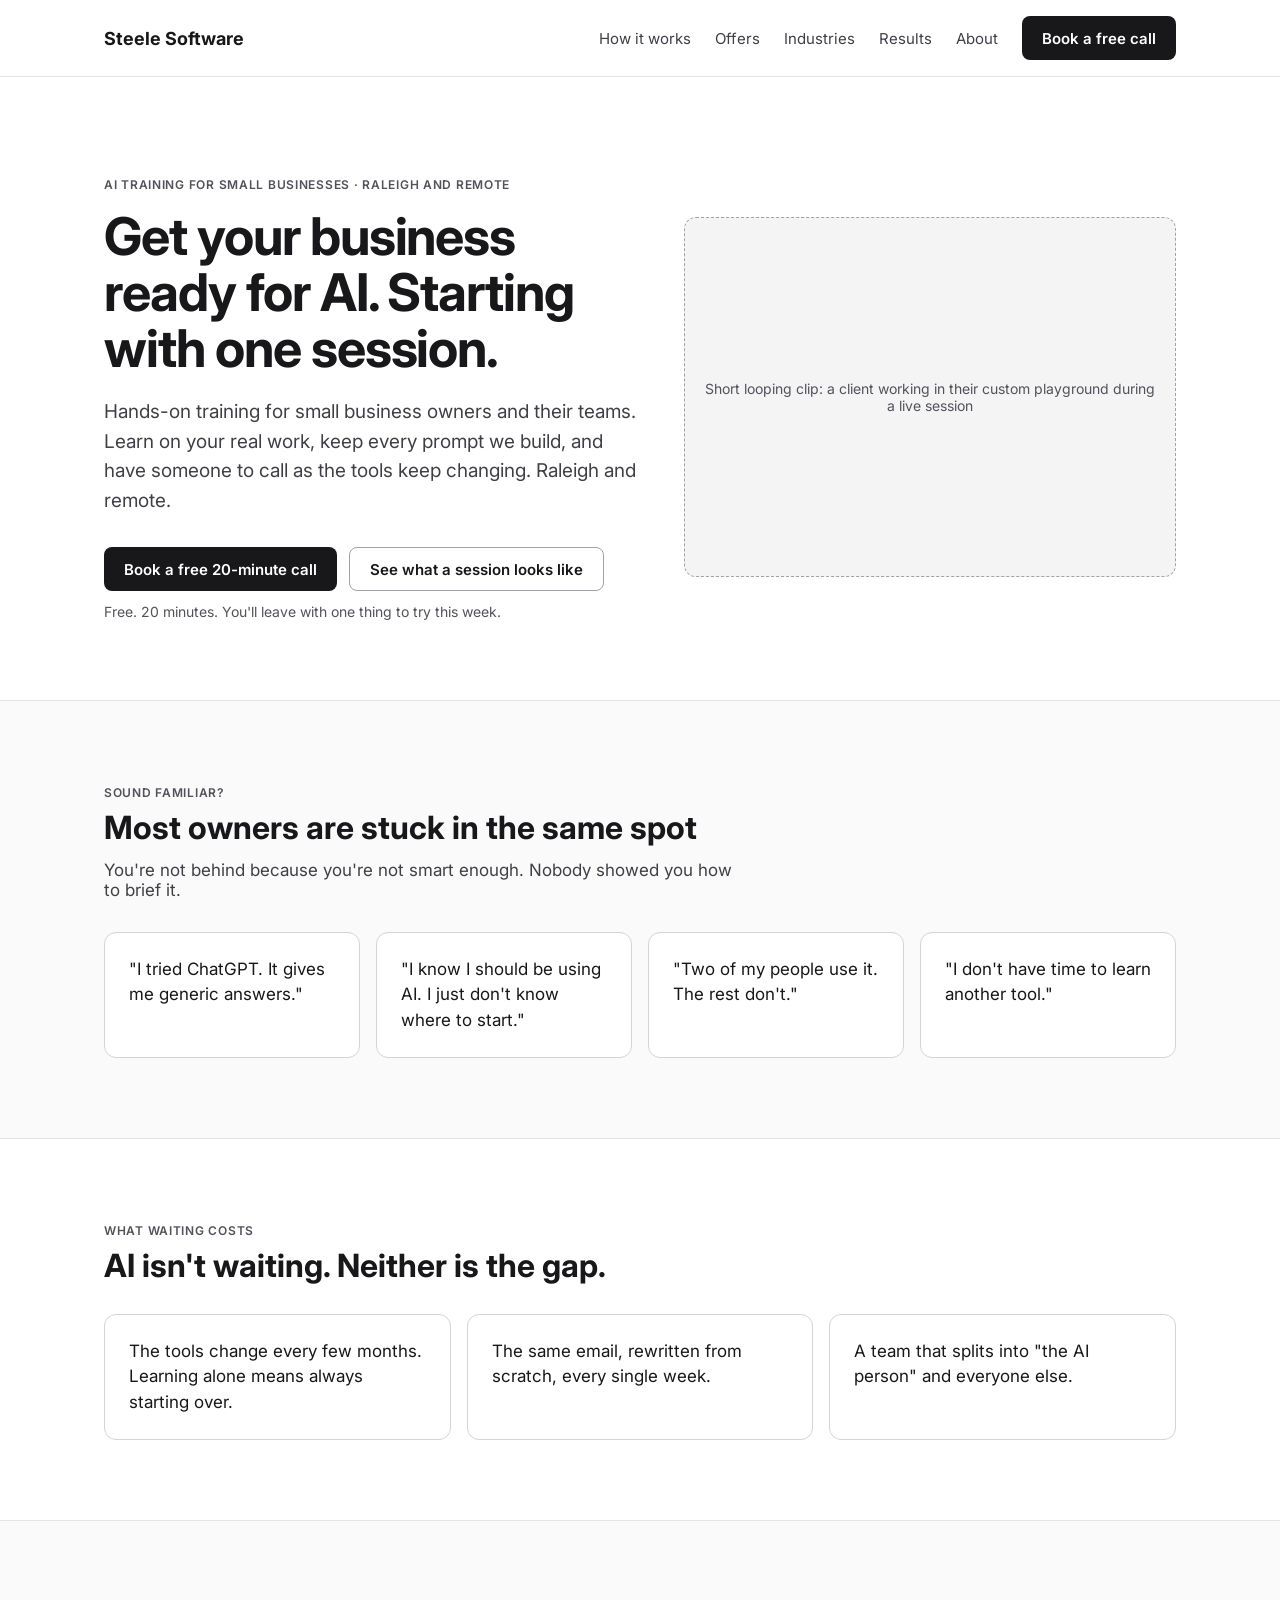
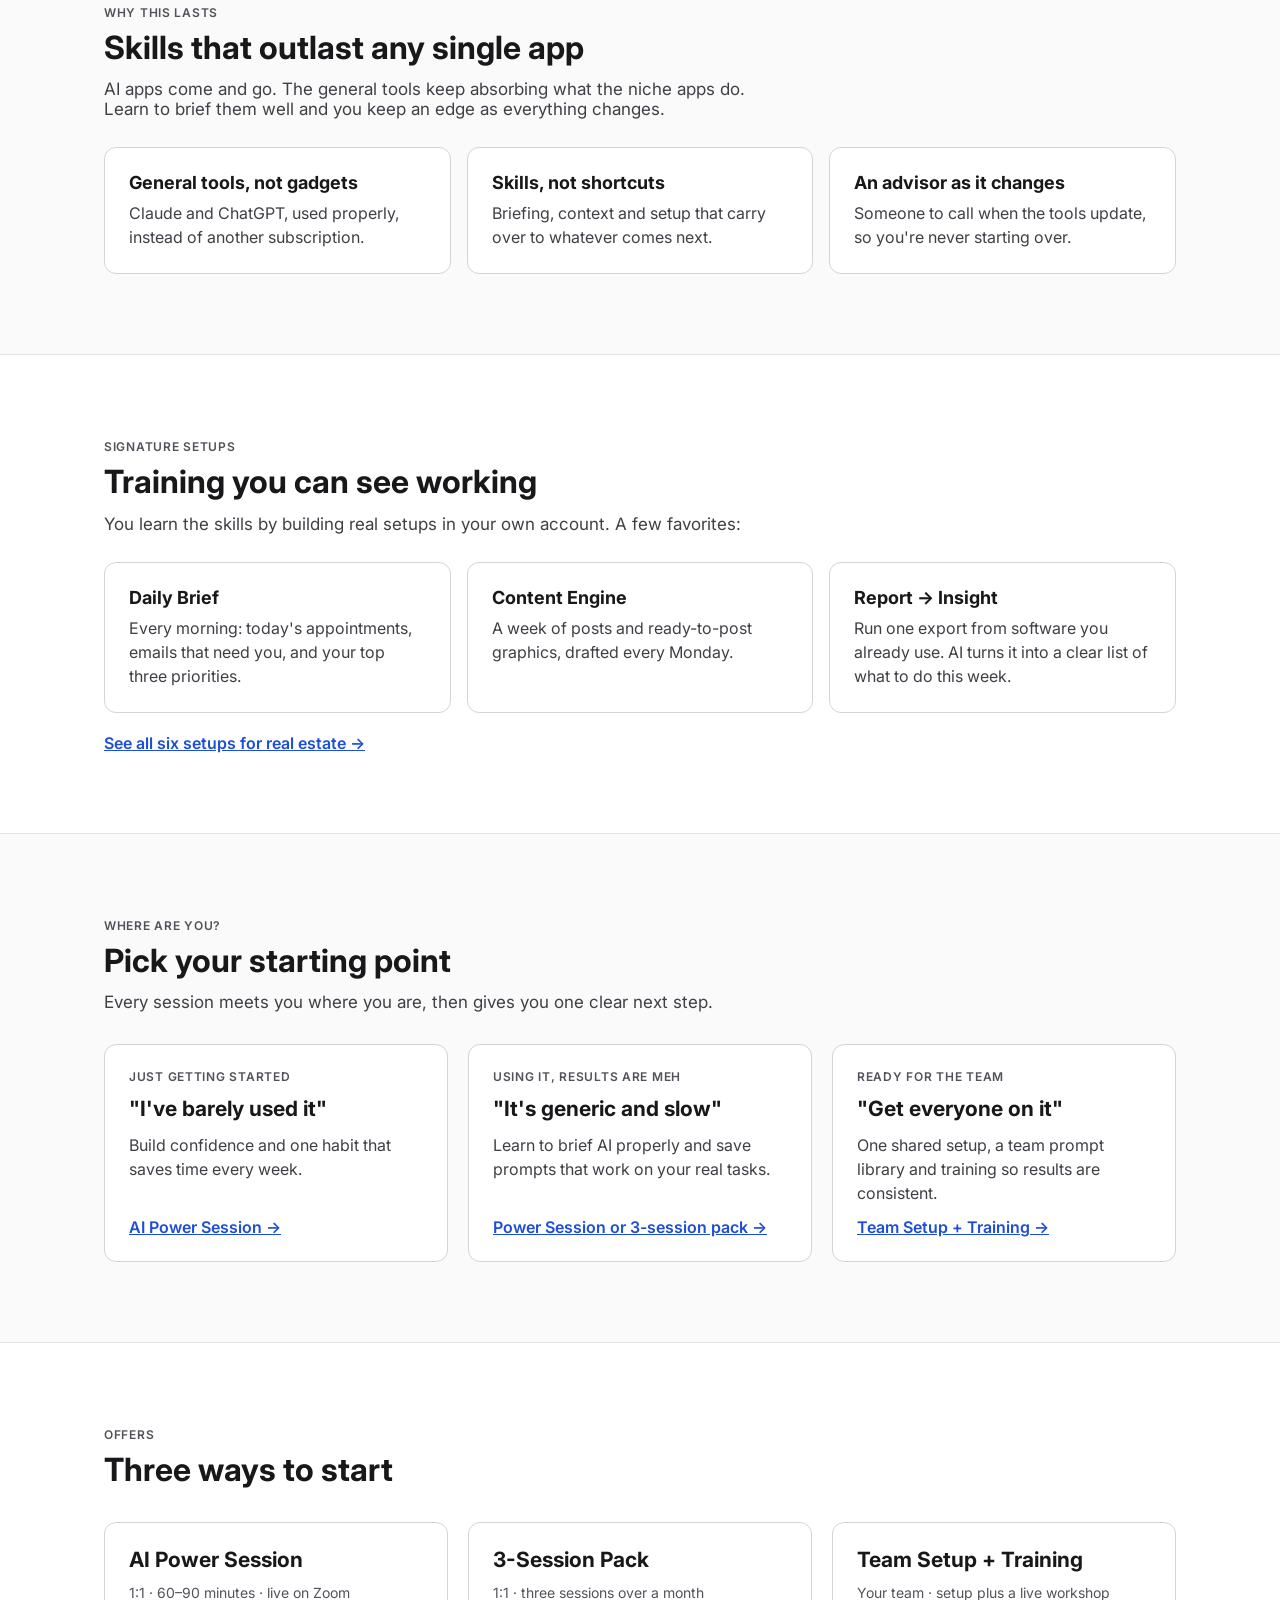
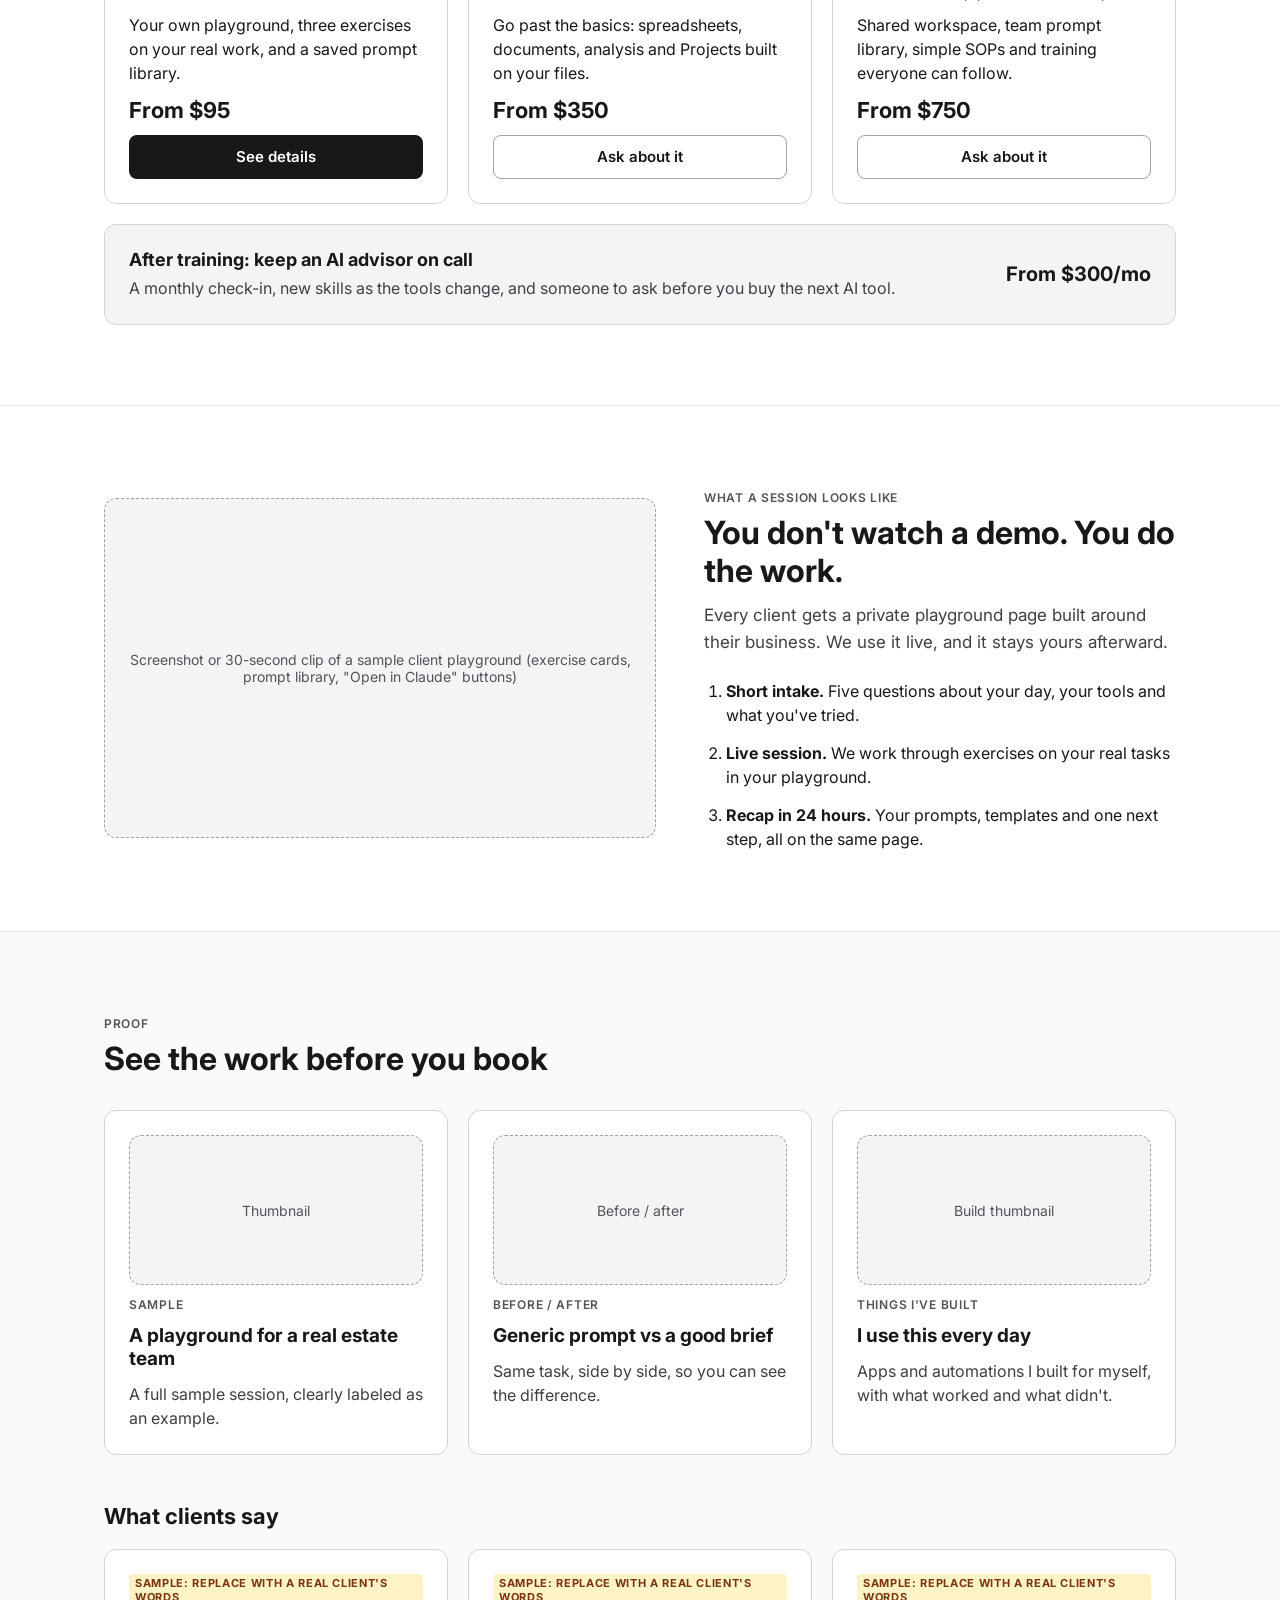
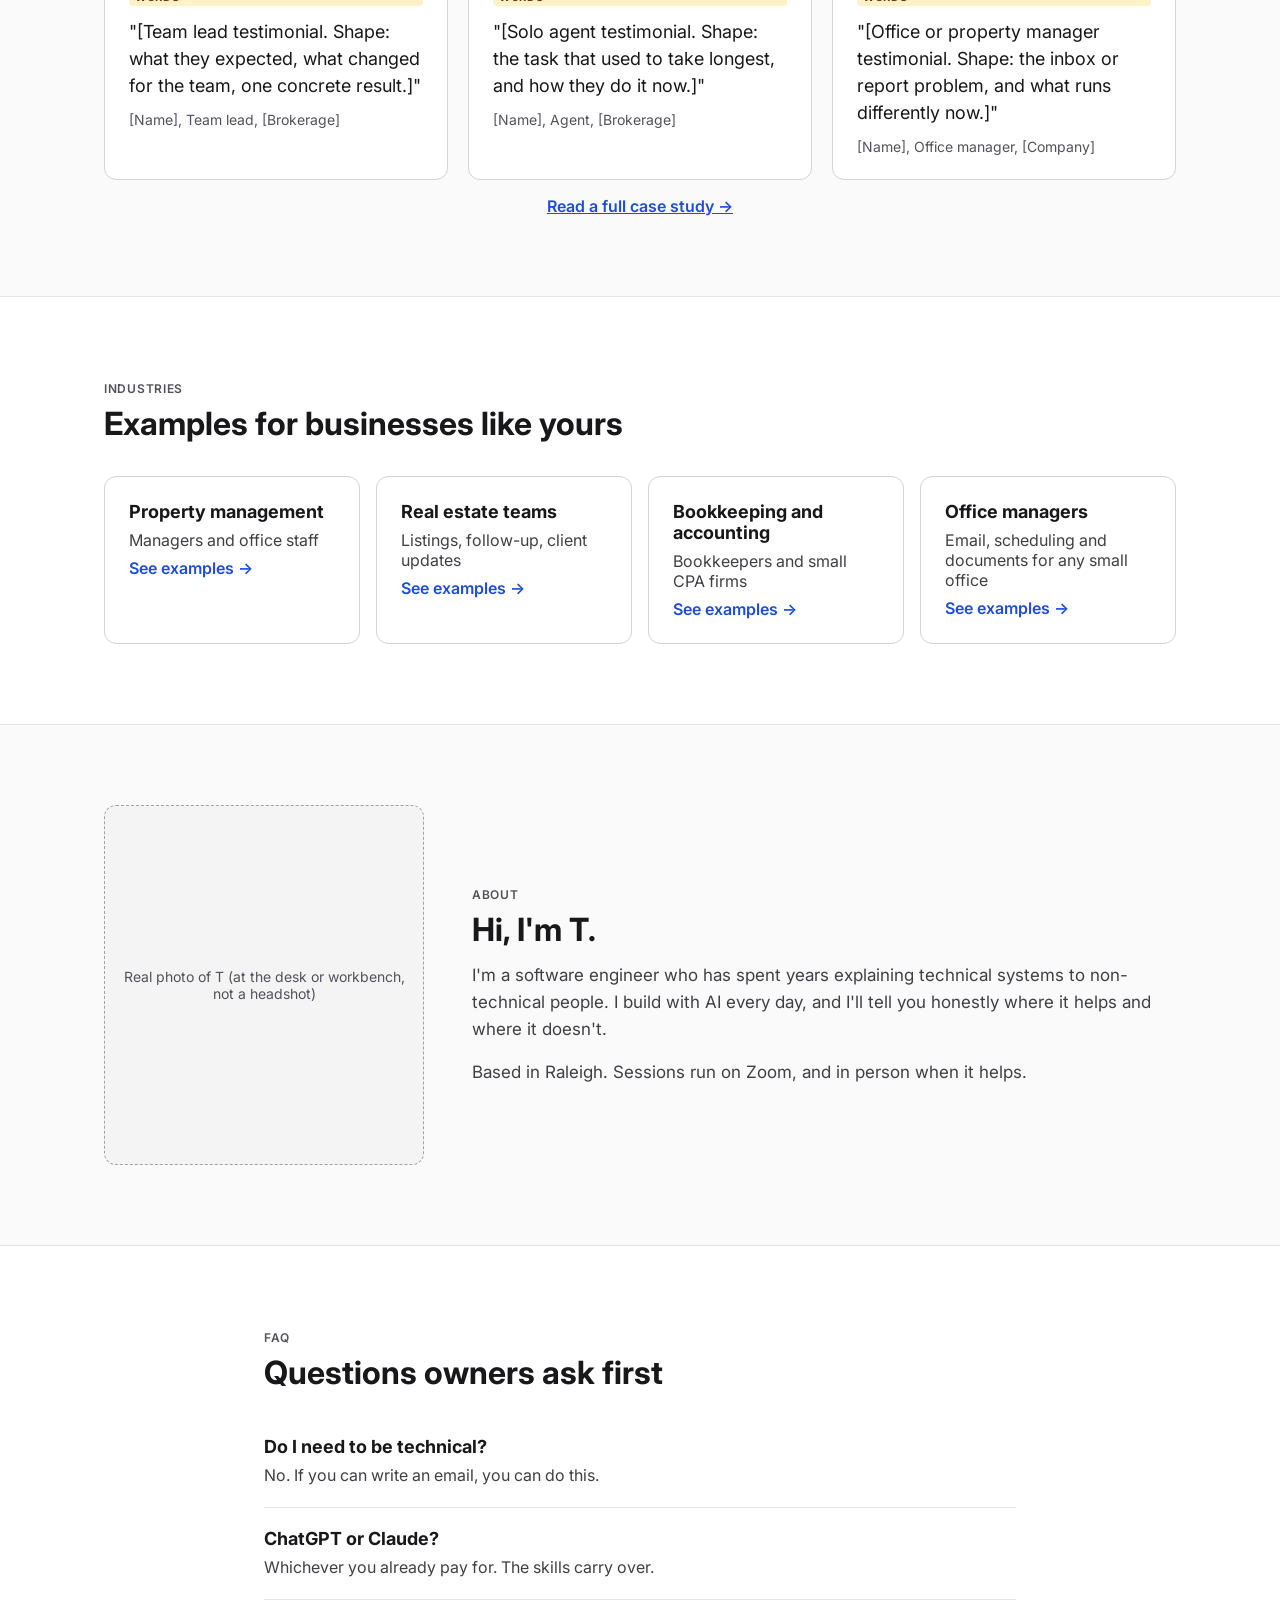
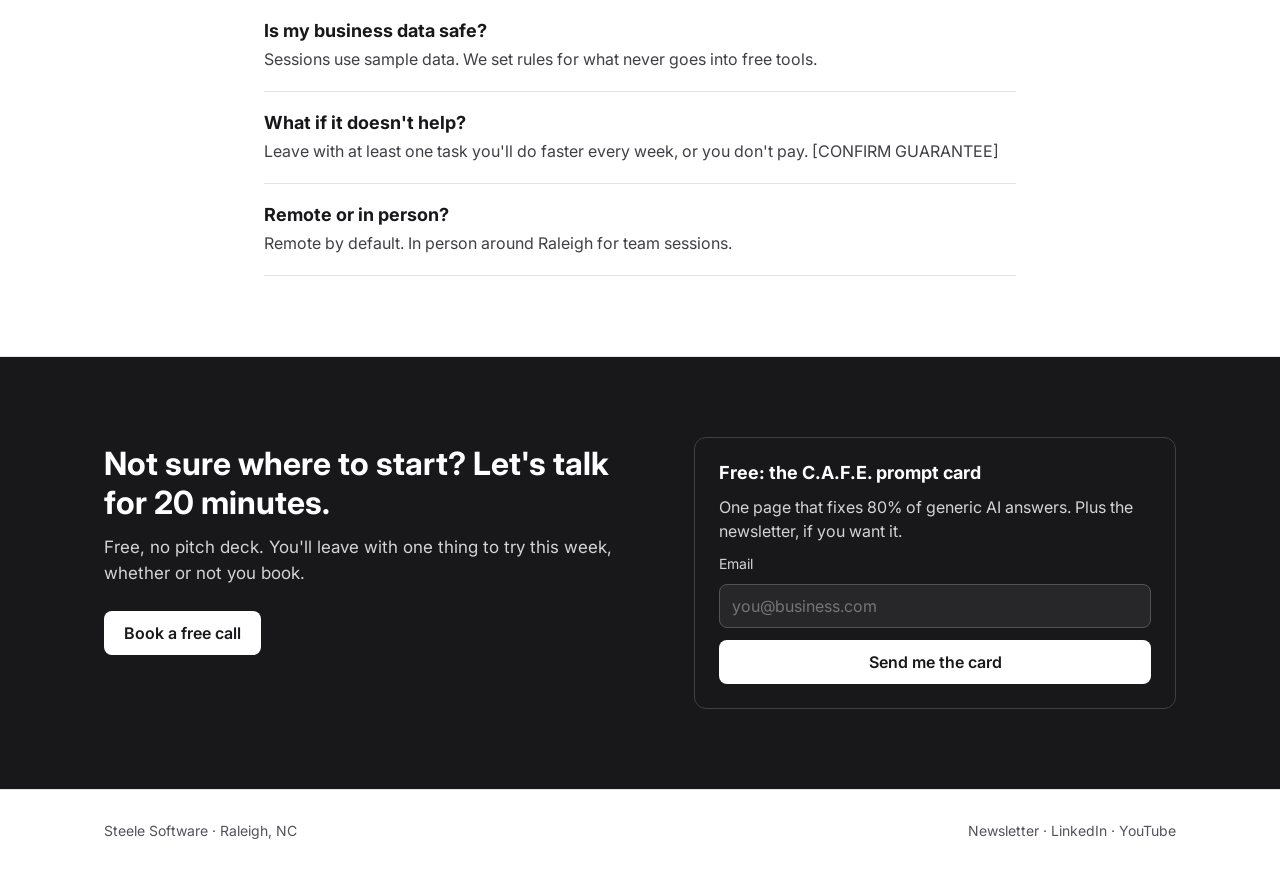
==== index.html @ ad123775 "Build basic static site from structure wireframes Six pages (home, three industry pages, case study," ====
<!doctype html>
<html lang="en">
<head>
<meta charset="utf-8">
<meta name="viewport" content="width=device-width, initial-scale=1">
<title>Steele Software · AI training for small businesses</title>
<meta name="description" content="Hands-on AI training for small businesses in the Raleigh area. Start with one session.">
<link rel="preconnect" href="https://fonts.googleapis.com">
<link rel="preconnect" href="https://fonts.gstatic.com" crossorigin>
<link href="https://fonts.googleapis.com/css2?family=Inter:wght@400;500;600;700&amp;display=swap" rel="stylesheet">
<link rel="stylesheet" href="css/site.css">
<script src="js/site.js" defer></script>
</head>
<body class="page-home">
<div style="font-family: Inter, system-ui, sans-serif; color: #18181B; background: #FFFFFF; min-height: 100vh">

<header style="border-bottom: 1px solid #E4E4E7">
<div class="wrap" style="display: flex; flex-wrap: wrap; align-items: center; justify-content: space-between; gap: 16px; padding-top: 16px; padding-bottom: 16px">
<a href="index.html" style="font-weight: 700; font-size: 18px; color: #18181B; text-decoration: none">Steele Software</a>
<nav aria-label="Main" style="display: flex; flex-wrap: wrap; align-items: center; gap: 24px; font-size: 15px">
<a href="#how" style="color: #3F3F46; text-decoration: none">How it works</a>
<a href="power-session.html" style="color: #3F3F46; text-decoration: none">Offers</a>
<a href="real-estate.html" style="color: #3F3F46; text-decoration: none">Industries</a>
<a href="case-study.html" style="color: #3F3F46; text-decoration: none">Results</a>
<a href="#about" style="color: #3F3F46; text-decoration: none">About</a>
<a class="btn" href="#book">Book a free call</a>
</nav>
</div>
</header>

<section style="padding: 96px 0 80px">
<div class="wrap" style="display: flex; flex-wrap: wrap; gap: 48px; align-items: center">
<div style="flex: 1 1 460px; min-width: 0">
<span class="tag">AI training for small businesses · Raleigh and remote</span>
<h1 style="font-size: 52px; line-height: 1.08; margin: 16px 0 20px; letter-spacing: -0.02em">Get your business ready for AI. Starting with one session.</h1>
<p style="font-size: 19px; line-height: 1.55; color: #3F3F46; margin: 0 0 32px; max-width: 540px">Hands-on training for small business owners and their teams. Learn on your real work, keep every prompt we build, and have someone to call as the tools keep changing. Raleigh and remote.</p>
<div style="display: flex; flex-wrap: wrap; gap: 12px">
<a class="btn" href="#book">Book a free 20-minute call</a>
<a class="btn2" href="#session">See what a session looks like</a>
</div>
<p style="margin: 12px 0 0; font-size: 14px; color: #52525B">Free. 20 minutes. You'll leave with one thing to try this week.</p>
</div>
<div class="ph" style="flex: 1 1 420px; min-height: 360px">Short looping clip: a client working in their custom playground during a live session</div>
</div>
</section>

<section class="sec" style="background: #FAFAFA">
<div class="wrap">
<span class="tag">Sound familiar?</span>
<h2>Most owners are stuck in the same spot</h2>
<p style="font-size: 17px; color: #3F3F46; margin: 0; max-width: 640px">You're not behind because you're not smart enough. Nobody showed you how to brief it.</p>
<div style="display: grid; grid-template-columns: repeat(auto-fit, minmax(240px, 1fr)); gap: 16px; margin-top: 32px">
<div class="card" style="font-size: 17px; line-height: 1.5">"I tried ChatGPT. It gives me generic answers."</div>
<div class="card" style="font-size: 17px; line-height: 1.5">"I know I should be using AI. I just don't know where to start."</div>
<div class="card" style="font-size: 17px; line-height: 1.5">"Two of my people use it. The rest don't."</div>
<div class="card" style="font-size: 17px; line-height: 1.5">"I don't have time to learn another tool."</div>
</div>
</div>
</section>

<section class="sec">
<div class="wrap">
<span class="tag">What waiting costs</span>
<h2>AI isn't waiting. Neither is the gap.</h2>
<div style="display: grid; grid-template-columns: repeat(auto-fit, minmax(260px, 1fr)); gap: 16px; margin-top: 28px">
<div class="card" style="font-size: 17px; line-height: 1.5">The tools change every few months. Learning alone means always starting over.</div>
<div class="card" style="font-size: 17px; line-height: 1.5">The same email, rewritten from scratch, every single week.</div>
<div class="card" style="font-size: 17px; line-height: 1.5">A team that splits into "the AI person" and everyone else.</div>
</div>
</div>
</section>

<section class="sec" style="background: #FAFAFA">
<div class="wrap">
<span class="tag">Why this lasts</span>
<h2>Skills that outlast any single app</h2>
<p style="font-size: 17px; color: #3F3F46; margin: 0; max-width: 680px">AI apps come and go. The general tools keep absorbing what the niche apps do. Learn to brief them well and you keep an edge as everything changes.</p>
<div style="display: grid; grid-template-columns: repeat(auto-fit, minmax(260px, 1fr)); gap: 16px; margin-top: 28px">
<div class="card"><strong style="font-size: 18px">General tools, not gadgets</strong><p style="margin: 8px 0 0; color: #3F3F46; line-height: 1.5">Claude and ChatGPT, used properly, instead of another subscription.</p></div>
<div class="card"><strong style="font-size: 18px">Skills, not shortcuts</strong><p style="margin: 8px 0 0; color: #3F3F46; line-height: 1.5">Briefing, context and setup that carry over to whatever comes next.</p></div>
<div class="card"><strong style="font-size: 18px">An advisor as it changes</strong><p style="margin: 8px 0 0; color: #3F3F46; line-height: 1.5">Someone to call when the tools update, so you're never starting over.</p></div>
</div>
</div>
</section>

<section class="sec">
<div class="wrap">
<span class="tag">Signature setups</span>
<h2>Training you can see working</h2>
<p style="font-size: 17px; color: #3F3F46; margin: 0; max-width: 680px">You learn the skills by building real setups in your own account. A few favorites:</p>
<div style="display: grid; grid-template-columns: repeat(auto-fit, minmax(260px, 1fr)); gap: 16px; margin-top: 28px">
<div class="card" style="display: flex; flex-direction: column; gap: 8px"><strong style="font-size: 18px">Daily Brief</strong><p style="margin: 0; color: #3F3F46; line-height: 1.5">Every morning: today's appointments, emails that need you, and your top three priorities.</p></div>
<div class="card" style="display: flex; flex-direction: column; gap: 8px"><strong style="font-size: 18px">Content Engine</strong><p style="margin: 0; color: #3F3F46; line-height: 1.5">A week of posts and ready-to-post graphics, drafted every Monday.</p></div>
<div class="card" style="display: flex; flex-direction: column; gap: 8px"><strong style="font-size: 18px">Report → Insight</strong><p style="margin: 0; color: #3F3F46; line-height: 1.5">Run one export from software you already use. AI turns it into a clear list of what to do this week.</p></div>
</div>
<p style="margin: 20px 0 0"><a href="real-estate.html" style="font-weight: 600">See all six setups for real estate →</a></p>
</div>
</section>

<section class="sec" id="how" style="background: #FAFAFA">
<div class="wrap">
<span class="tag">Where are you?</span>
<h2>Pick your starting point</h2>
<p style="font-size: 17px; color: #3F3F46; margin: 0 0 32px; max-width: 640px">Every session meets you where you are, then gives you one clear next step.</p>
<div style="display: grid; grid-template-columns: repeat(auto-fit, minmax(280px, 1fr)); gap: 20px">
<div class="card" style="display: flex; flex-direction: column; gap: 12px">
<span class="tag">Just getting started</span>
<h3 style="margin: 0; font-size: 21px">"I've barely used it"</h3>
<p style="margin: 0; color: #3F3F46; line-height: 1.5; flex-grow: 1">Build confidence and one habit that saves time every week.</p>
<a href="power-session.html" style="font-weight: 600">AI Power Session →</a>
</div>
<div class="card" style="display: flex; flex-direction: column; gap: 12px">
<span class="tag">Using it, results are meh</span>
<h3 style="margin: 0; font-size: 21px">"It's generic and slow"</h3>
<p style="margin: 0; color: #3F3F46; line-height: 1.5; flex-grow: 1">Learn to brief AI properly and save prompts that work on your real tasks.</p>
<a href="power-session.html" style="font-weight: 600">Power Session or 3-session pack →</a>
</div>
<div class="card" style="display: flex; flex-direction: column; gap: 12px">
<span class="tag">Ready for the team</span>
<h3 style="margin: 0; font-size: 21px">"Get everyone on it"</h3>
<p style="margin: 0; color: #3F3F46; line-height: 1.5; flex-grow: 1">One shared setup, a team prompt library and training so results are consistent.</p>
<a href="#offers" style="font-weight: 600">Team Setup + Training →</a>
</div>
</div>
</div>
</section>

<section class="sec" id="offers">
<div class="wrap">
<span class="tag">Offers</span>
<h2>Three ways to start</h2>
<div style="display: grid; grid-template-columns: repeat(auto-fit, minmax(280px, 1fr)); gap: 20px; margin-top: 32px">
<div class="card" style="display: flex; flex-direction: column; gap: 12px">
<h3 style="margin: 0; font-size: 21px">AI Power Session</h3>
<p style="margin: 0; color: #52525B; font-size: 14px">1:1 · 60–90 minutes · live on Zoom</p>
<p style="margin: 0; line-height: 1.5; flex-grow: 1">Your own playground, three exercises on your real work, and a saved prompt library.</p>
<p style="margin: 0; font-size: 22px; font-weight: 700">From $95</p>
<a class="btn" href="power-session.html">See details</a>
</div>
<div class="card" style="display: flex; flex-direction: column; gap: 12px">
<h3 style="margin: 0; font-size: 21px">3-Session Pack</h3>
<p style="margin: 0; color: #52525B; font-size: 14px">1:1 · three sessions over a month</p>
<p style="margin: 0; line-height: 1.5; flex-grow: 1">Go past the basics: spreadsheets, documents, analysis and Projects built on your files.</p>
<p style="margin: 0; font-size: 22px; font-weight: 700">From $350</p>
<a class="btn2" href="#book">Ask about it</a>
</div>
<div class="card" style="display: flex; flex-direction: column; gap: 12px">
<h3 style="margin: 0; font-size: 21px">Team Setup + Training</h3>
<p style="margin: 0; color: #52525B; font-size: 14px">Your team · setup plus a live workshop</p>
<p style="margin: 0; line-height: 1.5; flex-grow: 1">Shared workspace, team prompt library, simple SOPs and training everyone can follow.</p>
<p style="margin: 0; font-size: 22px; font-weight: 700">From $750</p>
<a class="btn2" href="#book">Ask about it</a>
</div>
</div>
<div class="card" style="margin-top: 20px; display: flex; flex-wrap: wrap; gap: 16px; align-items: center; justify-content: space-between; background: #F4F4F5">
<div style="flex: 1 1 420px; min-width: 0">
<strong style="font-size: 18px">After training: keep an AI advisor on call</strong>
<p style="margin: 6px 0 0; color: #3F3F46; line-height: 1.5">A monthly check-in, new skills as the tools change, and someone to ask before you buy the next AI tool.</p>
</div>
<p style="margin: 0; font-size: 20px; font-weight: 700">From $300/mo</p>
</div>
</div>
</section>

<section class="sec" id="session">
<div class="wrap" style="display: flex; flex-wrap: wrap; gap: 48px; align-items: center">
<div class="ph" style="flex: 1 1 480px; min-height: 340px">Screenshot or 30-second clip of a sample client playground (exercise cards, prompt library, "Open in Claude" buttons)</div>
<div style="flex: 1 1 400px; min-width: 0">
<span class="tag">What a session looks like</span>
<h2>You don't watch a demo. You do the work.</h2>
<p style="font-size: 17px; line-height: 1.55; color: #3F3F46; margin: 0 0 24px">Every client gets a private playground page built around their business. We use it live, and it stays yours afterward.</p>
<ol style="margin: 0; padding-left: 22px; display: flex; flex-direction: column; gap: 14px; font-size: 16px; line-height: 1.5">
<li><strong>Short intake.</strong> Five questions about your day, your tools and what you've tried.</li>
<li><strong>Live session.</strong> We work through exercises on your real tasks in your playground.</li>
<li><strong>Recap in 24 hours.</strong> Your prompts, templates and one next step, all on the same page.</li>
</ol>
</div>
</div>
</section>

<section class="sec" style="background: #FAFAFA">
<div class="wrap">
<span class="tag">Proof</span>
<h2>See the work before you book</h2>
<div style="display: grid; grid-template-columns: repeat(auto-fit, minmax(280px, 1fr)); gap: 20px; margin-top: 32px">
<div class="card" style="display: flex; flex-direction: column; gap: 12px">
<div class="ph" style="min-height: 150px">Thumbnail</div>
<span class="tag">Sample</span>
<h3 style="margin: 0; font-size: 19px">A playground for a real estate team</h3>
<p style="margin: 0; color: #3F3F46; line-height: 1.5">A full sample session, clearly labeled as an example.</p>
</div>
<div class="card" style="display: flex; flex-direction: column; gap: 12px">
<div class="ph" style="min-height: 150px">Before / after</div>
<span class="tag">Before / after</span>
<h3 style="margin: 0; font-size: 19px">Generic prompt vs a good brief</h3>
<p style="margin: 0; color: #3F3F46; line-height: 1.5">Same task, side by side, so you can see the difference.</p>
</div>
<div class="card" style="display: flex; flex-direction: column; gap: 12px">
<div class="ph" style="min-height: 150px">Build thumbnail</div>
<span class="tag">Things I've built</span>
<h3 style="margin: 0; font-size: 19px">I use this every day</h3>
<p style="margin: 0; color: #3F3F46; line-height: 1.5">Apps and automations I built for myself, with what worked and what didn't.</p>
</div>
</div>
<h3 style="margin: 48px 0 0; font-size: 22px">What clients say</h3>
<div style="display: grid; grid-template-columns: repeat(auto-fit, minmax(300px, 1fr)); gap: 20px; margin-top: 20px">
<figure class="card" style="margin: 0; display: flex; flex-direction: column; gap: 12px"><span class="sample">Sample: replace with a real client's words</span><blockquote style="margin: 0; font-size: 18px; line-height: 1.5">"[Team lead testimonial. Shape: what they expected, what changed for the team, one concrete result.]"</blockquote><figcaption style="color: #52525B; font-size: 14px">[Name], Team lead, [Brokerage]</figcaption></figure>
<figure class="card" style="margin: 0; display: flex; flex-direction: column; gap: 12px"><span class="sample">Sample: replace with a real client's words</span><blockquote style="margin: 0; font-size: 18px; line-height: 1.5">"[Solo agent testimonial. Shape: the task that used to take longest, and how they do it now.]"</blockquote><figcaption style="color: #52525B; font-size: 14px">[Name], Agent, [Brokerage]</figcaption></figure>
<figure class="card" style="margin: 0; display: flex; flex-direction: column; gap: 12px"><span class="sample">Sample: replace with a real client's words</span><blockquote style="margin: 0; font-size: 18px; line-height: 1.5">"[Office or property manager testimonial. Shape: the inbox or report problem, and what runs differently now.]"</blockquote><figcaption style="color: #52525B; font-size: 14px">[Name], Office manager, [Company]</figcaption></figure>
</div>
<p style="margin: 16px 0 0; text-align: center"><a href="case-study.html" style="font-weight: 600">Read a full case study →</a></p>
</div>
</section>

<section class="sec">
<div class="wrap">
<span class="tag">Industries</span>
<h2>Examples for businesses like yours</h2>
<div style="display: grid; grid-template-columns: repeat(auto-fit, minmax(240px, 1fr)); gap: 16px; margin-top: 32px">
<a class="card" href="property-management.html" style="text-decoration: none; color: #18181B; display: flex; flex-direction: column; gap: 8px"><strong style="font-size: 18px">Property management</strong><span style="color: #3F3F46">Managers and office staff</span><span style="color: #1D4ED8; font-weight: 600">See examples →</span></a>
<a class="card" href="real-estate.html" style="text-decoration: none; color: #18181B; display: flex; flex-direction: column; gap: 8px"><strong style="font-size: 18px">Real estate teams</strong><span style="color: #3F3F46">Listings, follow-up, client updates</span><span style="color: #1D4ED8; font-weight: 600">See examples →</span></a>
<a class="card" href="bookkeeping.html" style="text-decoration: none; color: #18181B; display: flex; flex-direction: column; gap: 8px"><strong style="font-size: 18px">Bookkeeping and accounting</strong><span style="color: #3F3F46">Bookkeepers and small CPA firms</span><span style="color: #1D4ED8; font-weight: 600">See examples →</span></a>
<a class="card" href="property-management.html" style="text-decoration: none; color: #18181B; display: flex; flex-direction: column; gap: 8px"><strong style="font-size: 18px">Office managers</strong><span style="color: #3F3F46">Email, scheduling and documents for any small office</span><span style="color: #1D4ED8; font-weight: 600">See examples →</span></a>
</div>
</div>
</section>

<section class="sec" id="about" style="background: #FAFAFA">
<div class="wrap" style="display: flex; flex-wrap: wrap; gap: 48px; align-items: center">
<div class="ph" style="flex: 0 1 320px; min-height: 360px">Real photo of T (at the desk or workbench, not a headshot)</div>
<div style="flex: 1 1 420px; min-width: 0">
<span class="tag">About</span>
<h2>Hi, I'm T.</h2>
<p style="font-size: 17px; line-height: 1.6; color: #3F3F46; margin: 0 0 16px">I'm a software engineer who has spent years explaining technical systems to non-technical people. I build with AI every day, and I'll tell you honestly where it helps and where it doesn't.</p>
<p style="font-size: 17px; line-height: 1.6; color: #3F3F46; margin: 0">Based in Raleigh. Sessions run on Zoom, and in person when it helps.</p>
</div>
</div>
</section>

<section class="sec">
<div class="wrap" style="max-width: 800px">
<span class="tag">FAQ</span>
<h2>Questions owners ask first</h2>
<div style="display: flex; flex-direction: column; gap: 0; margin-top: 24px">
<div style="padding: 20px 0; border-bottom: 1px solid #E4E4E7"><h3 style="margin: 0 0 6px; font-size: 18px">Do I need to be technical?</h3><p style="margin: 0; color: #3F3F46; line-height: 1.5">No. If you can write an email, you can do this.</p></div>
<div style="padding: 20px 0; border-bottom: 1px solid #E4E4E7"><h3 style="margin: 0 0 6px; font-size: 18px">ChatGPT or Claude?</h3><p style="margin: 0; color: #3F3F46; line-height: 1.5">Whichever you already pay for. The skills carry over.</p></div>
<div style="padding: 20px 0; border-bottom: 1px solid #E4E4E7"><h3 style="margin: 0 0 6px; font-size: 18px">Is my business data safe?</h3><p style="margin: 0; color: #3F3F46; line-height: 1.5">Sessions use sample data. We set rules for what never goes into free tools.</p></div>
<div style="padding: 20px 0; border-bottom: 1px solid #E4E4E7"><h3 style="margin: 0 0 6px; font-size: 18px">What if it doesn't help?</h3><p style="margin: 0; color: #3F3F46; line-height: 1.5">Leave with at least one task you'll do faster every week, or you don't pay. [CONFIRM GUARANTEE]</p></div>
<div style="padding: 20px 0; border-bottom: 1px solid #E4E4E7"><h3 style="margin: 0 0 6px; font-size: 18px">Remote or in person?</h3><p style="margin: 0; color: #3F3F46; line-height: 1.5">Remote by default. In person around Raleigh for team sessions.</p></div>
</div>
</div>
</section>

<section class="sec" id="book" style="background: #18181B; color: #FFFFFF">
<div class="wrap" style="display: flex; flex-wrap: wrap; gap: 48px; align-items: flex-start">
<div style="flex: 1 1 420px; min-width: 0">
<h2 style="color: #FFFFFF">Not sure where to start? Let's talk for 20 minutes.</h2>
<p style="font-size: 17px; line-height: 1.55; color: #D4D4D8; margin: 0 0 24px">Free, no pitch deck. You'll leave with one thing to try this week, whether or not you book.</p>
<a href="#book" style="display: inline-flex; align-items: center; min-height: 44px; padding: 0 20px; border-radius: 8px; background: #FFFFFF; color: #18181B; text-decoration: none; font-weight: 600">Book a free call</a>
</div>
<form data-form novalidate style="flex: 1 1 360px; min-width: 0; border: 1px solid #3F3F46; border-radius: 12px; padding: 24px; display: flex; flex-direction: column; gap: 12px">
<strong style="font-size: 18px">Free: the C.A.F.E. prompt card</strong>
<p style="margin: 0; color: #D4D4D8; line-height: 1.5">One page that fixes 80% of generic AI answers. Plus the newsletter, if you want it.</p>
<label for="email" style="font-size: 14px; color: #D4D4D8">Email</label>
<input id="email" name="email" type="email" required autocomplete="email" placeholder="you@business.com" style="min-height: 44px; border-radius: 8px; border: 1px solid #52525B; background: #27272A; color: #FFFFFF; padding: 0 12px; font: inherit">
<button type="submit" style="min-height: 44px; border-radius: 8px; border: 0; background: #FFFFFF; color: #18181B; font: inherit; font-weight: 600; cursor: pointer">Send me the card</button>
</form>
</div>
</section>

<footer style="padding: 32px 0; border-top: 1px solid #E4E4E7">
<div class="wrap" style="display: flex; flex-wrap: wrap; justify-content: space-between; gap: 16px; color: #52525B; font-size: 14px">
<span>Steele Software · Raleigh, NC</span>
<span>Newsletter · LinkedIn · YouTube</span>
</div>
</footer>

</div>
</body>
</html>
---- css/site.css ----
/* Shared styles for the Steele Software site.
   Wireframe-level styling: colors, spacing and type come straight from the
   design canvas. Restyle here; most layout is still inline in each page. */

*, *::before, *::after { box-sizing: border-box; }
html { scroll-behavior: smooth; }
body { margin: 0; background: #FFFFFF; }
img { max-width: 100%; display: block; }

a { color: #1D4ED8; }
a:hover { color: #1E3A8A; }
:focus-visible { outline: 2px solid #1D4ED8; outline-offset: 2px; }

.wrap { max-width: 1120px; margin: 0 auto; padding: 0 24px; }

.btn {
  display: inline-flex; align-items: center; justify-content: center;
  min-height: 44px; padding: 0 20px; border-radius: 8px;
  background: #18181B; color: #FFFFFF; text-decoration: none;
  font-weight: 600; font-size: 15px;
}
.btn:hover { background: #3F3F46; color: #FFFFFF; }

.btn2 {
  display: inline-flex; align-items: center; justify-content: center;
  min-height: 44px; padding: 0 20px; border-radius: 8px;
  border: 1px solid #A1A1AA; color: #18181B; text-decoration: none;
  font-weight: 600; font-size: 15px;
}
.btn2:hover { background: #F4F4F5; color: #18181B; }

/* Placeholder box for photos, videos and anything not built yet */
.ph {
  border: 1.5px dashed #A1A1AA; border-radius: 12px; background: #F4F4F5;
  display: flex; align-items: center; justify-content: center; text-align: center;
  color: #52525B; font-size: 14px; padding: 16px;
}

.card { border: 1px solid #D4D4D8; border-radius: 12px; padding: 24px; background: #FFFFFF; }

.tag {
  display: inline-block; font-size: 12px; font-weight: 600;
  letter-spacing: .06em; text-transform: uppercase; color: #52525B;
}

/* "Sample" badge on placeholder testimonials and case studies */
.sample {
  display: inline-block; align-self: flex-start;
  font-size: 11px; font-weight: 700; letter-spacing: .06em; text-transform: uppercase;
  color: #78350F; background: #FEF3C7; border-radius: 4px; padding: 2px 6px;
}

.sec { padding: 72px 0; border-top: 1px solid #E4E4E7; }
h2 { font-size: 30px; line-height: 1.2; margin: 8px 0 12px; }

ul.chk { margin: 0; padding: 0; list-style: none; display: flex; flex-direction: column; gap: 10px; }
ul.chk li { padding-left: 24px; position: relative; line-height: 1.45; }
ul.chk li::before { content: "✓"; position: absolute; left: 0; color: #18181B; font-weight: 700; }

/* Page variants carried over from the wireframes */
.page-home .sec { padding: 80px 0; }
.page-home h2 { font-size: 32px; }
.page-case h2 { font-size: 26px; line-height: 1.25; margin: 0 0 12px; }
.page-case p { line-height: 1.6; }

/* Form confirmation (see js/site.js) */
.form-done { margin: 0; padding: 12px 14px; border-radius: 8px; background: #DCFCE7; color: #14532D; font-weight: 600; }
.form-error { margin: 0; color: #B91C1C; font-size: 14px; }

/* Small screens: the wireframes set big headline sizes inline */
@media (max-width: 640px) {
  h1 { font-size: 34px !important; }
  h2, .page-home h2 { font-size: 26px; }
  .sec, .page-home .sec { padding: 56px 0; }
  header nav { gap: 14px !important; }
}
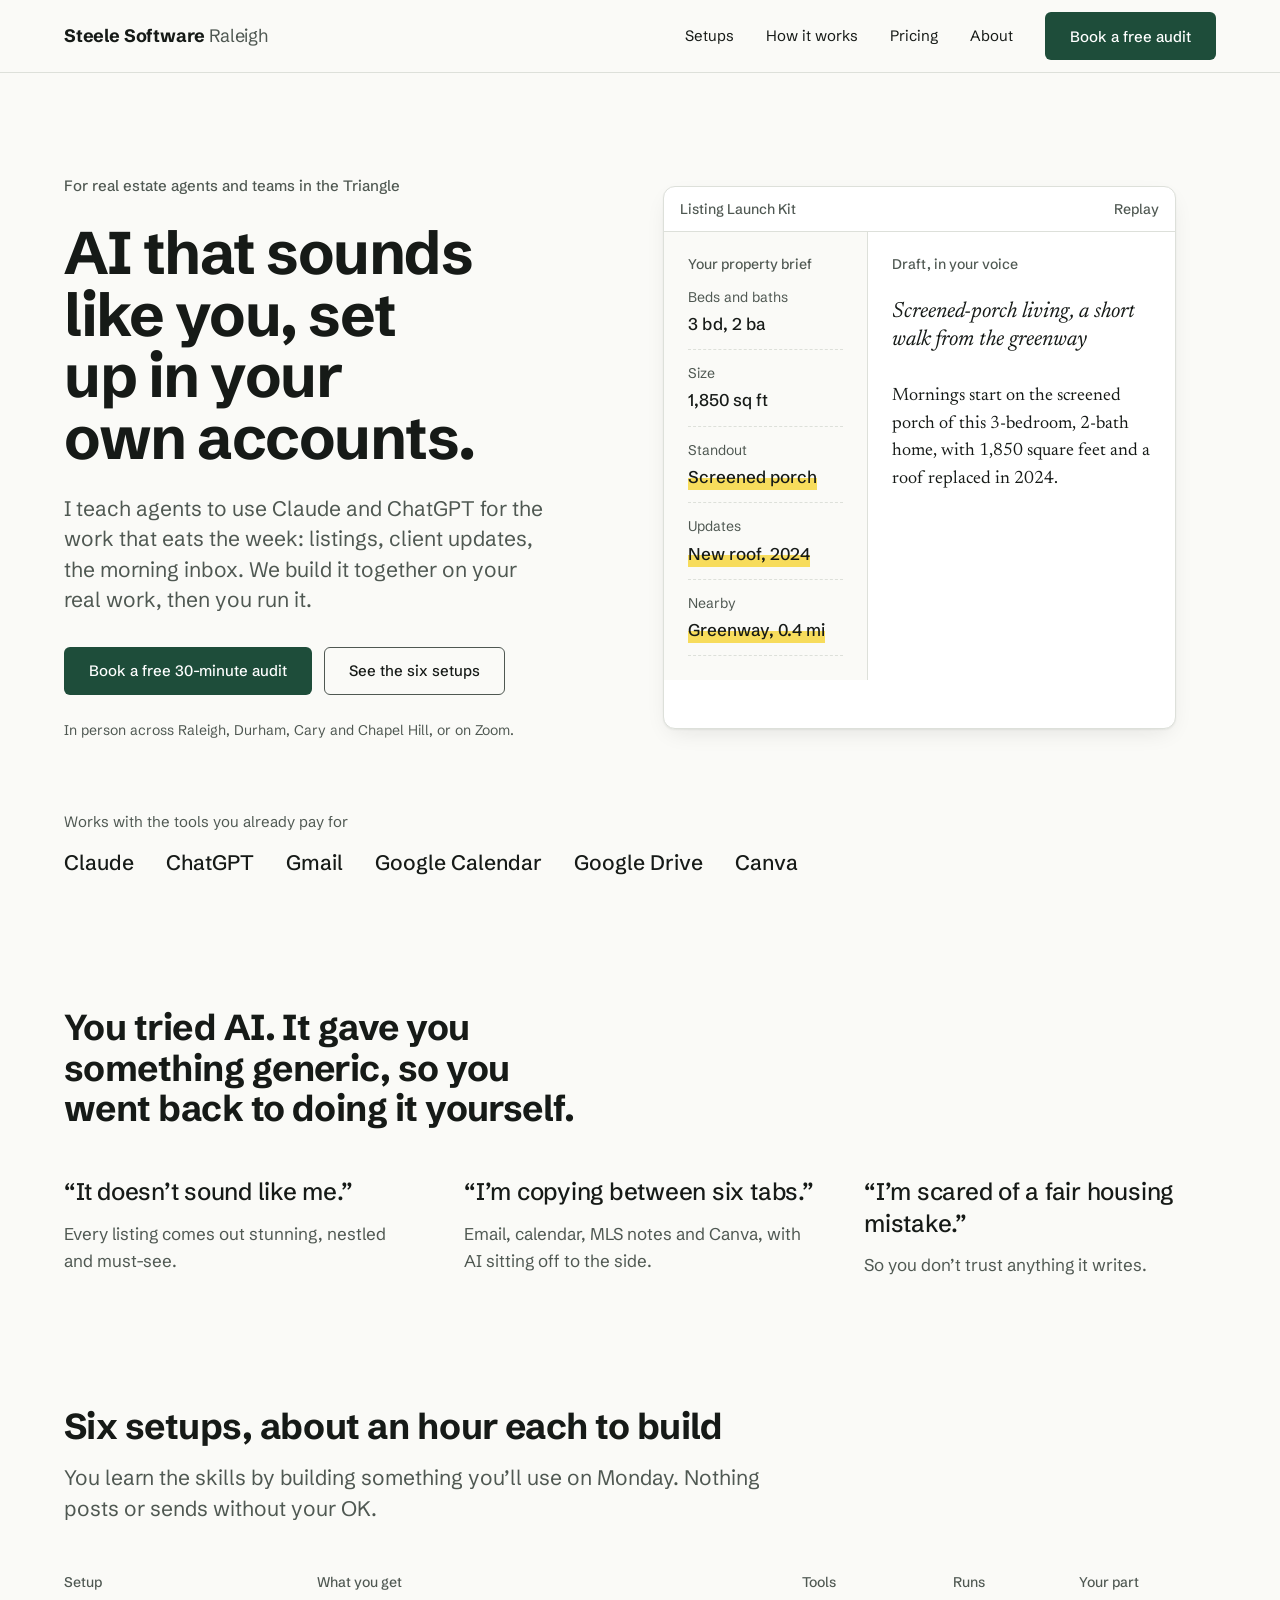
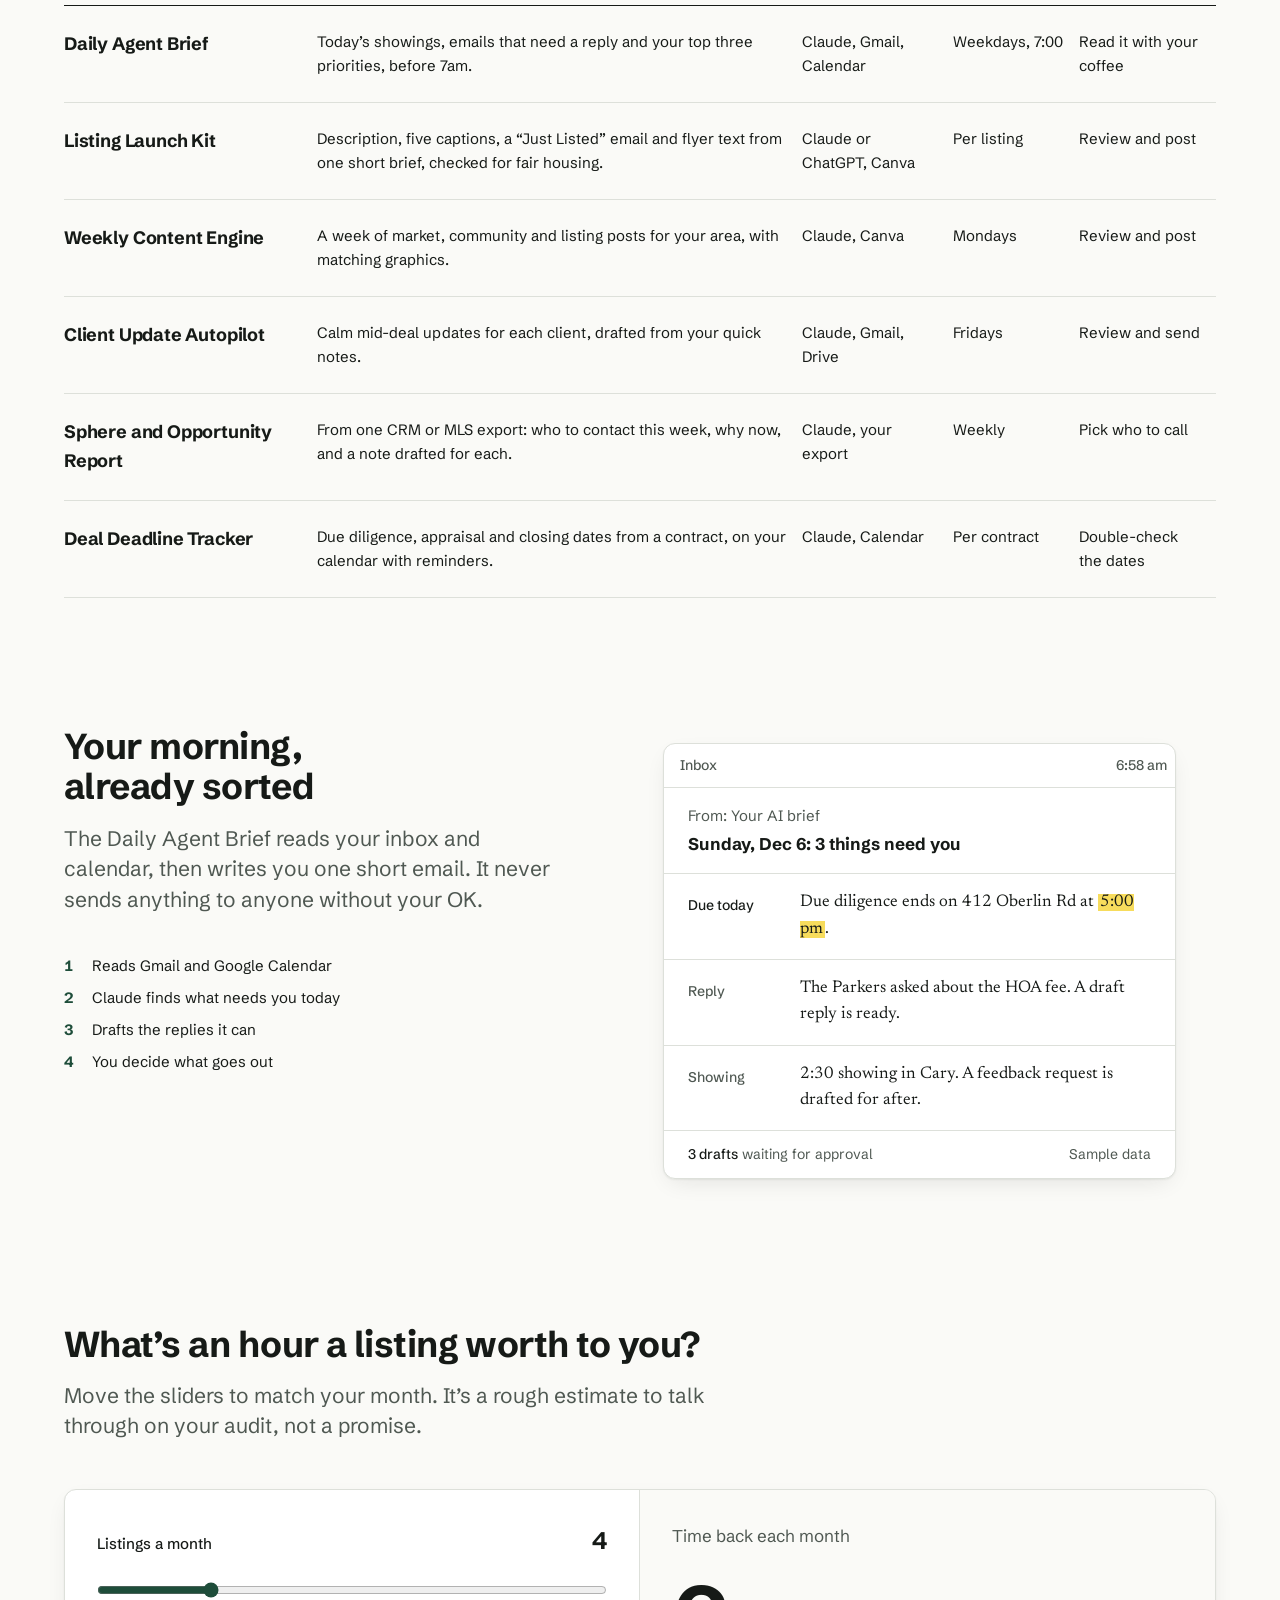
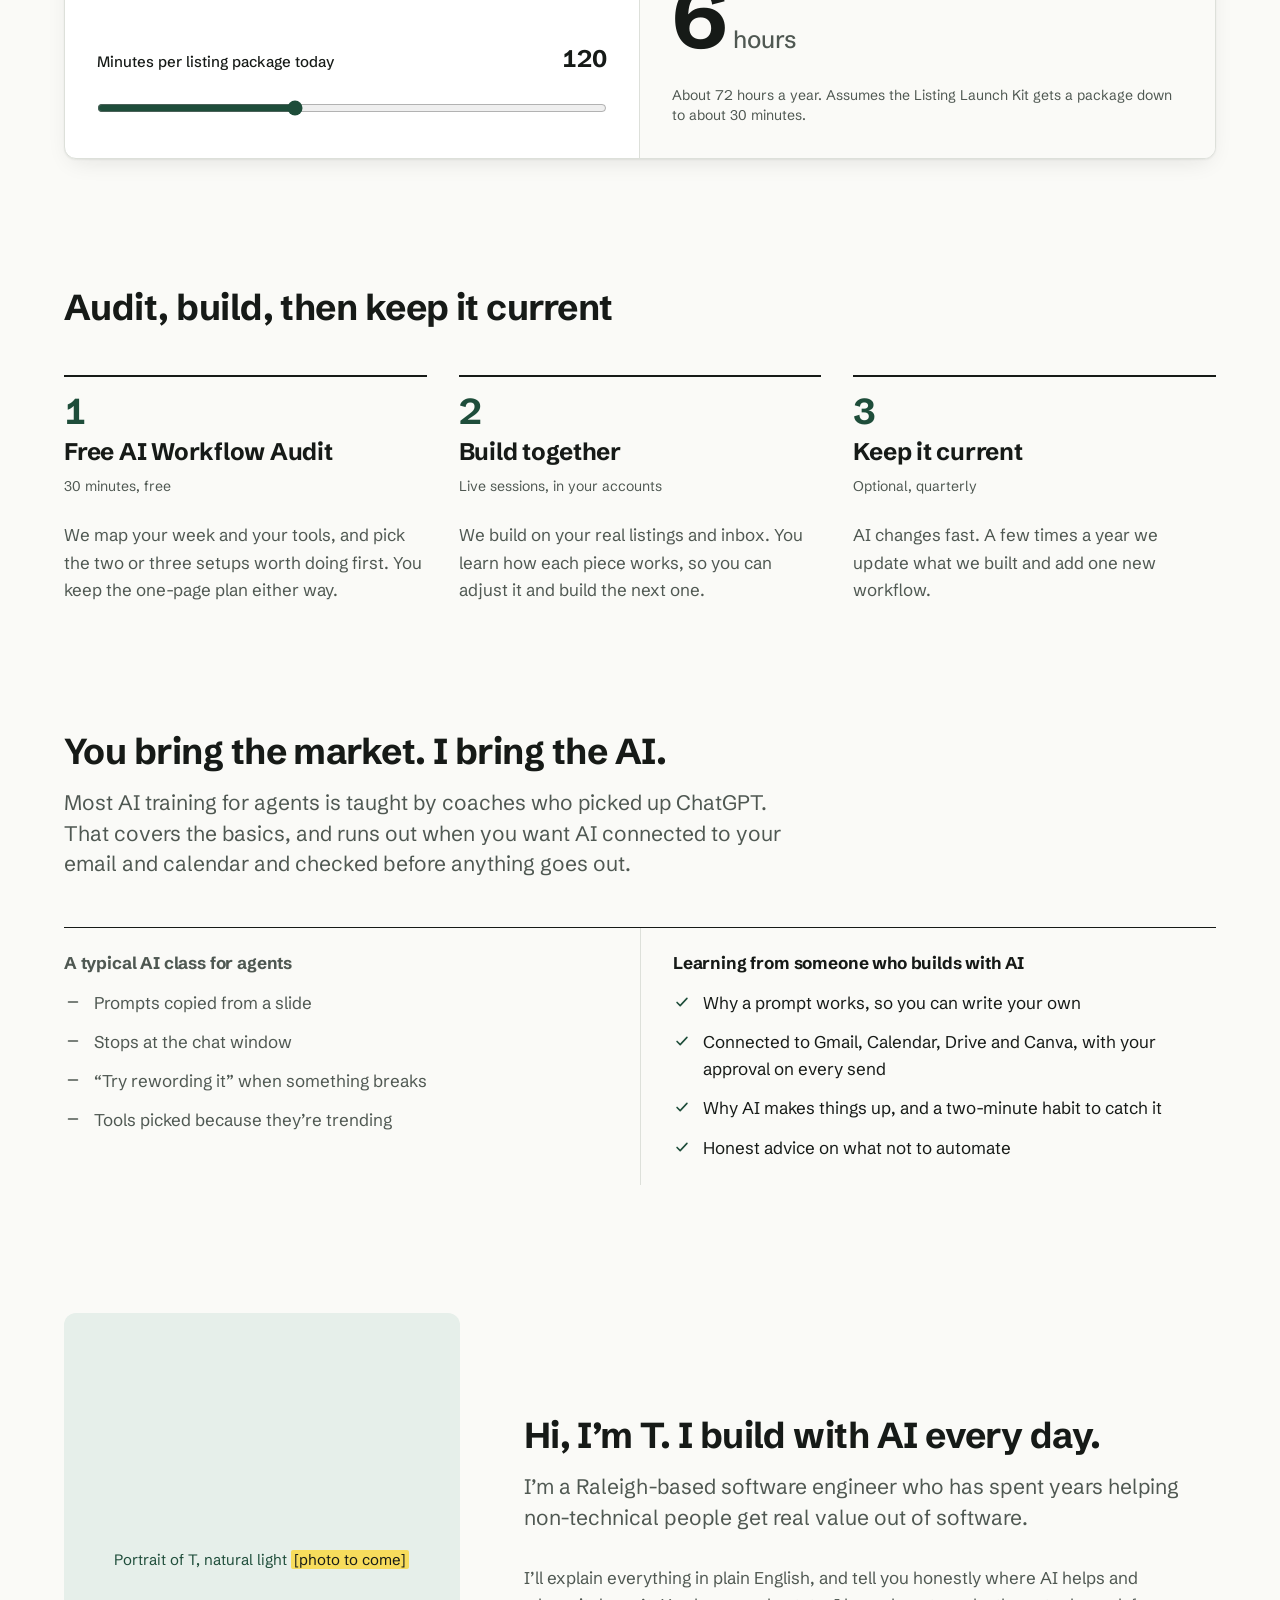
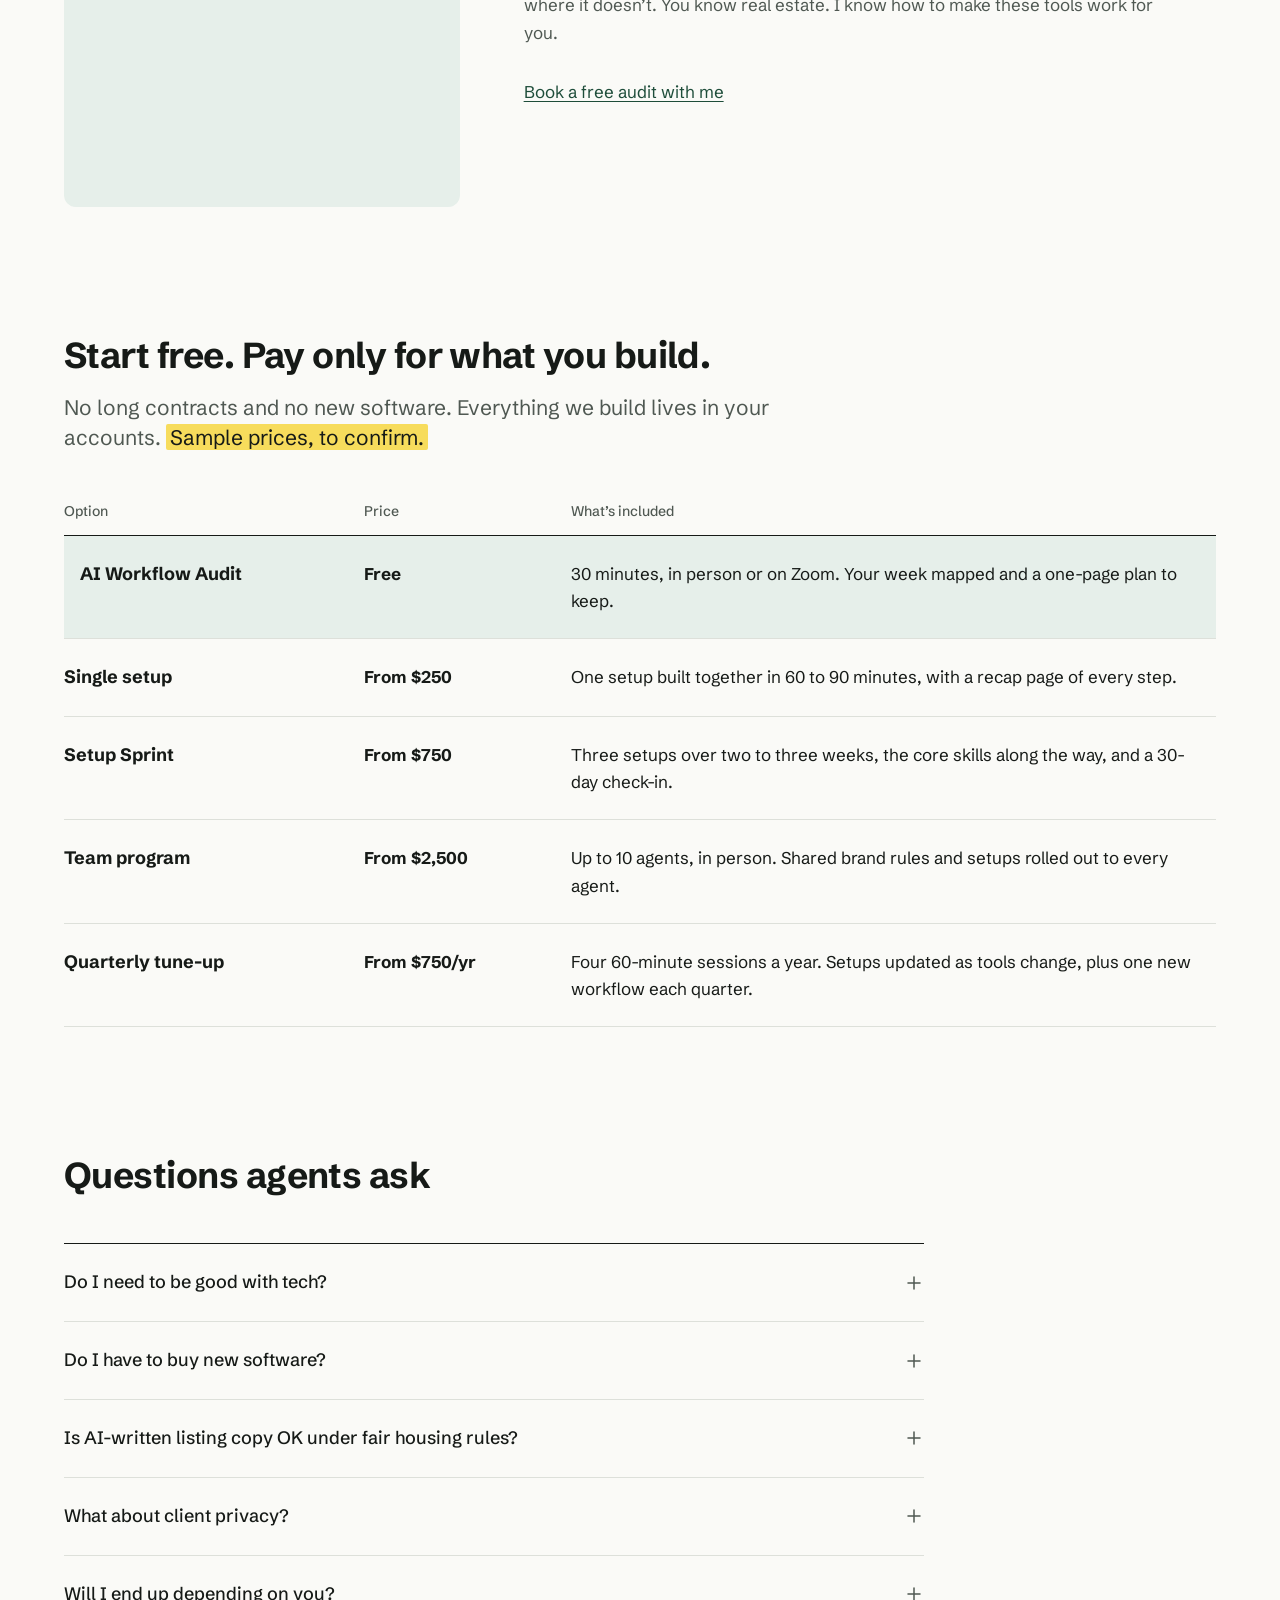
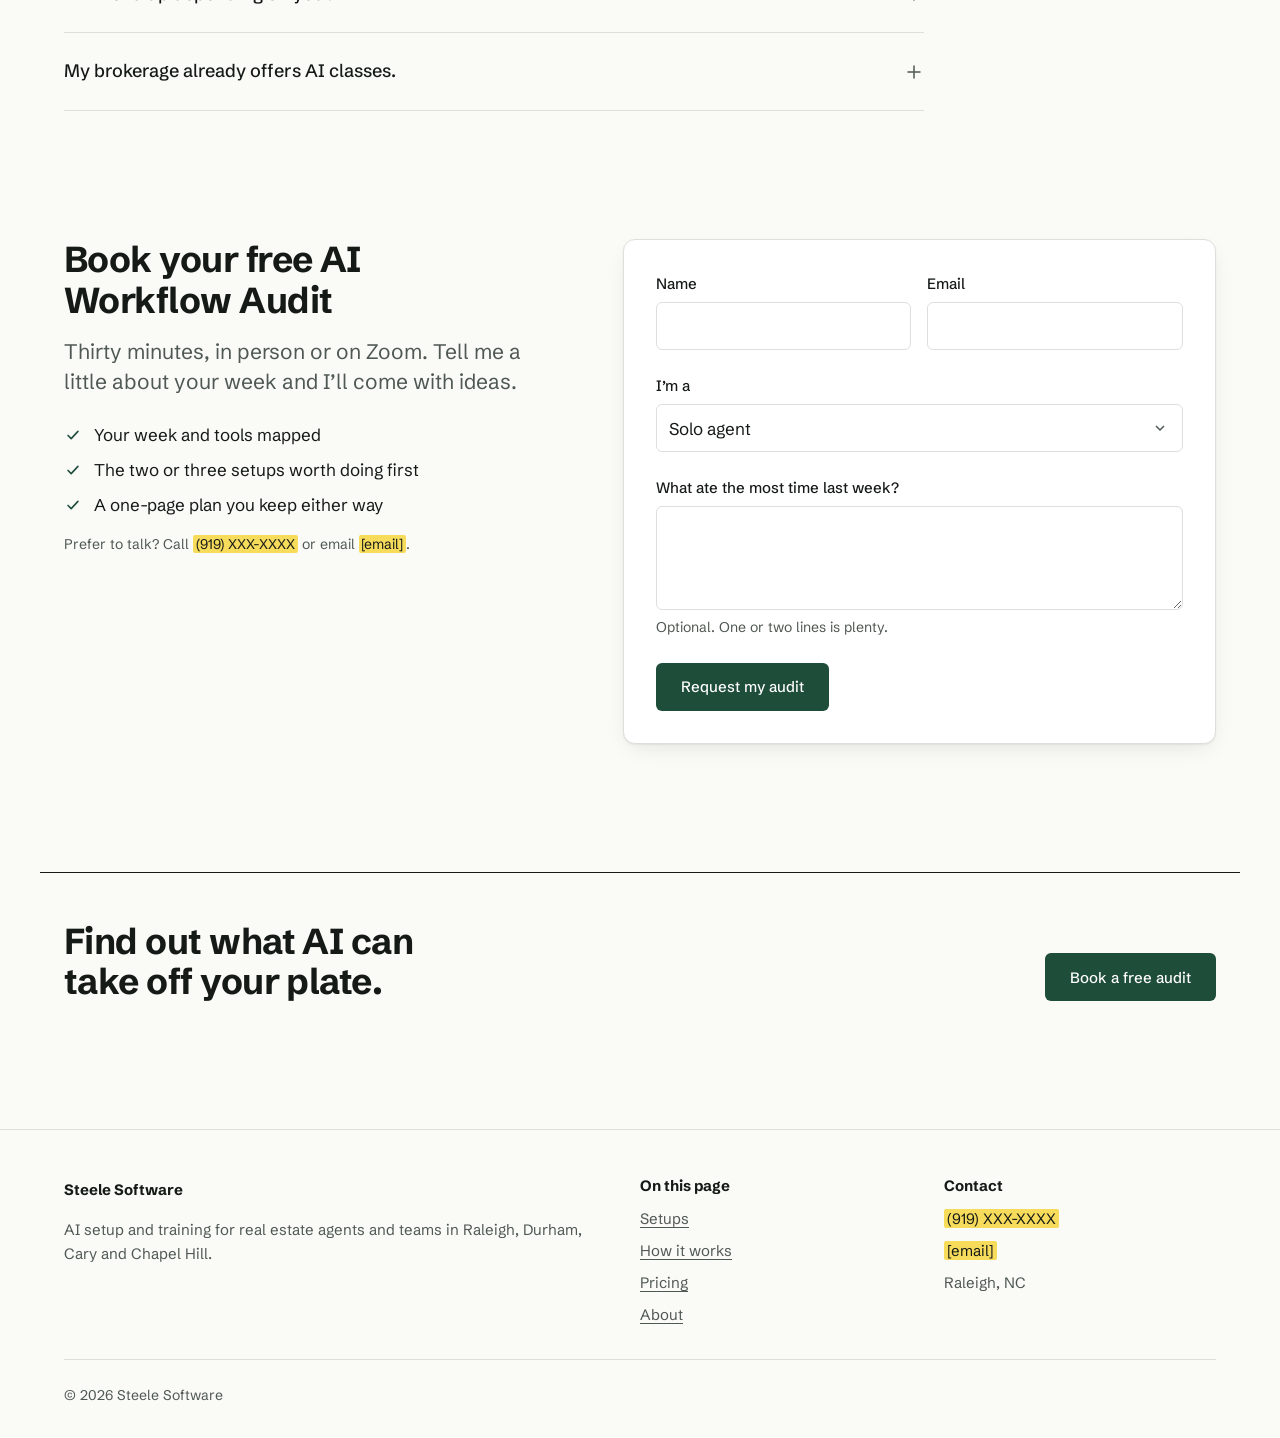
==== commit 13516266: "Build the real estate landing page on the new design system New home page following DESIGN.md: Schib" ====
--- a/index.html
+++ b/index.html
@@ -3,278 +3,446 @@
 <head>
 <meta charset="utf-8">
 <meta name="viewport" content="width=device-width, initial-scale=1">
-<title>Steele Software · AI training for small businesses</title>
-<meta name="description" content="Hands-on AI training for small businesses in the Raleigh area. Start with one session.">
+<title>AI setup and training for Triangle real estate agents | Steele Software</title>
+<meta name="description" content="I set up Claude or ChatGPT in your own accounts to handle listings, client updates, your inbox and your calendar, then teach you to run it. Raleigh, Durham, Cary, Chapel Hill and Zoom.">
+<meta name="theme-color" content="#FAFAF7">
 <link rel="preconnect" href="https://fonts.googleapis.com">
 <link rel="preconnect" href="https://fonts.gstatic.com" crossorigin>
-<link href="https://fonts.googleapis.com/css2?family=Inter:wght@400;500;600;700&amp;display=swap" rel="stylesheet">
+<link href="https://fonts.googleapis.com/css2?family=Newsreader:ital,opsz,wght@0,6..72,400;1,6..72,400&family=Schibsted+Grotesk:wght@400;500;700&display=swap" rel="stylesheet">
 <link rel="stylesheet" href="css/site.css">
+<script>document.documentElement.classList.add("js")</script>
 <script src="js/site.js" defer></script>
 </head>
-<body class="page-home">
-<div style="font-family: Inter, system-ui, sans-serif; color: #18181B; background: #FFFFFF; min-height: 100vh">
-
-<header style="border-bottom: 1px solid #E4E4E7">
-<div class="wrap" style="display: flex; flex-wrap: wrap; align-items: center; justify-content: space-between; gap: 16px; padding-top: 16px; padding-bottom: 16px">
-<a href="index.html" style="font-weight: 700; font-size: 18px; color: #18181B; text-decoration: none">Steele Software</a>
-<nav aria-label="Main" style="display: flex; flex-wrap: wrap; align-items: center; gap: 24px; font-size: 15px">
-<a href="#how" style="color: #3F3F46; text-decoration: none">How it works</a>
-<a href="power-session.html" style="color: #3F3F46; text-decoration: none">Offers</a>
-<a href="real-estate.html" style="color: #3F3F46; text-decoration: none">Industries</a>
-<a href="case-study.html" style="color: #3F3F46; text-decoration: none">Results</a>
-<a href="#about" style="color: #3F3F46; text-decoration: none">About</a>
-<a class="btn" href="#book">Book a free call</a>
-</nav>
-</div>
+<body>
+<a class="skip" href="#main">Skip to content</a>
+
+<!-- Reusable icons -->
+<svg width="0" height="0" style="position:absolute" aria-hidden="true">
+  <symbol id="i-check" viewBox="0 0 20 20" fill="none" stroke="currentColor" stroke-width="1.75" stroke-linecap="round" stroke-linejoin="round"><path d="m4.5 10.5 3.5 3.5 7.5-8"/></symbol>
+  <symbol id="i-dash" viewBox="0 0 20 20" fill="none" stroke="currentColor" stroke-width="1.75" stroke-linecap="round"><path d="M5 10h10"/></symbol>
+  <symbol id="i-plus" viewBox="0 0 20 20" fill="none" stroke="currentColor" stroke-width="1.5" stroke-linecap="round"><path d="M10 4v12M4 10h12"/></symbol>
+</svg>
+
+<header class="site-header">
+  <div class="wrap">
+    <a class="wordmark" href="./">Steele Software <span>Raleigh</span></a>
+    <button class="btn-quiet menu-btn" type="button" aria-expanded="false" aria-controls="nav">
+      <svg width="22" height="22" viewBox="0 0 22 22" fill="none" stroke="currentColor" stroke-width="1.5" stroke-linecap="round" aria-hidden="true"><path d="M3 7h16M3 15h16"/></svg>
+      <span class="visually-hidden">Menu</span>
+    </button>
+    <nav class="nav" id="nav" aria-label="Main">
+      <a href="#setups">Setups</a>
+      <a href="#how">How it works</a>
+      <a href="#pricing">Pricing</a>
+      <a href="#about">About</a>
+      <a class="btn btn-primary" href="#book">Book a free audit</a>
+    </nav>
+  </div>
 </header>
 
-<section style="padding: 96px 0 80px">
-<div class="wrap" style="display: flex; flex-wrap: wrap; gap: 48px; align-items: center">
-<div style="flex: 1 1 460px; min-width: 0">
-<span class="tag">AI training for small businesses · Raleigh and remote</span>
-<h1 style="font-size: 52px; line-height: 1.08; margin: 16px 0 20px; letter-spacing: -0.02em">Get your business ready for AI. Starting with one session.</h1>
-<p style="font-size: 19px; line-height: 1.55; color: #3F3F46; margin: 0 0 32px; max-width: 540px">Hands-on training for small business owners and their teams. Learn on your real work, keep every prompt we build, and have someone to call as the tools keep changing. Raleigh and remote.</p>
-<div style="display: flex; flex-wrap: wrap; gap: 12px">
-<a class="btn" href="#book">Book a free 20-minute call</a>
-<a class="btn2" href="#session">See what a session looks like</a>
-</div>
-<p style="margin: 12px 0 0; font-size: 14px; color: #52525B">Free. 20 minutes. You'll leave with one thing to try this week.</p>
-</div>
-<div class="ph" style="flex: 1 1 420px; min-height: 360px">Short looping clip: a client working in their custom playground during a live session</div>
-</div>
-</section>
-
-<section class="sec" style="background: #FAFAFA">
-<div class="wrap">
-<span class="tag">Sound familiar?</span>
-<h2>Most owners are stuck in the same spot</h2>
-<p style="font-size: 17px; color: #3F3F46; margin: 0; max-width: 640px">You're not behind because you're not smart enough. Nobody showed you how to brief it.</p>
-<div style="display: grid; grid-template-columns: repeat(auto-fit, minmax(240px, 1fr)); gap: 16px; margin-top: 32px">
-<div class="card" style="font-size: 17px; line-height: 1.5">"I tried ChatGPT. It gives me generic answers."</div>
-<div class="card" style="font-size: 17px; line-height: 1.5">"I know I should be using AI. I just don't know where to start."</div>
-<div class="card" style="font-size: 17px; line-height: 1.5">"Two of my people use it. The rest don't."</div>
-<div class="card" style="font-size: 17px; line-height: 1.5">"I don't have time to learn another tool."</div>
-</div>
-</div>
-</section>
-
-<section class="sec">
-<div class="wrap">
-<span class="tag">What waiting costs</span>
-<h2>AI isn't waiting. Neither is the gap.</h2>
-<div style="display: grid; grid-template-columns: repeat(auto-fit, minmax(260px, 1fr)); gap: 16px; margin-top: 28px">
-<div class="card" style="font-size: 17px; line-height: 1.5">The tools change every few months. Learning alone means always starting over.</div>
-<div class="card" style="font-size: 17px; line-height: 1.5">The same email, rewritten from scratch, every single week.</div>
-<div class="card" style="font-size: 17px; line-height: 1.5">A team that splits into "the AI person" and everyone else.</div>
-</div>
-</div>
-</section>
-
-<section class="sec" style="background: #FAFAFA">
-<div class="wrap">
-<span class="tag">Why this lasts</span>
-<h2>Skills that outlast any single app</h2>
-<p style="font-size: 17px; color: #3F3F46; margin: 0; max-width: 680px">AI apps come and go. The general tools keep absorbing what the niche apps do. Learn to brief them well and you keep an edge as everything changes.</p>
-<div style="display: grid; grid-template-columns: repeat(auto-fit, minmax(260px, 1fr)); gap: 16px; margin-top: 28px">
-<div class="card"><strong style="font-size: 18px">General tools, not gadgets</strong><p style="margin: 8px 0 0; color: #3F3F46; line-height: 1.5">Claude and ChatGPT, used properly, instead of another subscription.</p></div>
-<div class="card"><strong style="font-size: 18px">Skills, not shortcuts</strong><p style="margin: 8px 0 0; color: #3F3F46; line-height: 1.5">Briefing, context and setup that carry over to whatever comes next.</p></div>
-<div class="card"><strong style="font-size: 18px">An advisor as it changes</strong><p style="margin: 8px 0 0; color: #3F3F46; line-height: 1.5">Someone to call when the tools update, so you're never starting over.</p></div>
-</div>
-</div>
-</section>
-
-<section class="sec">
-<div class="wrap">
-<span class="tag">Signature setups</span>
-<h2>Training you can see working</h2>
-<p style="font-size: 17px; color: #3F3F46; margin: 0; max-width: 680px">You learn the skills by building real setups in your own account. A few favorites:</p>
-<div style="display: grid; grid-template-columns: repeat(auto-fit, minmax(260px, 1fr)); gap: 16px; margin-top: 28px">
-<div class="card" style="display: flex; flex-direction: column; gap: 8px"><strong style="font-size: 18px">Daily Brief</strong><p style="margin: 0; color: #3F3F46; line-height: 1.5">Every morning: today's appointments, emails that need you, and your top three priorities.</p></div>
-<div class="card" style="display: flex; flex-direction: column; gap: 8px"><strong style="font-size: 18px">Content Engine</strong><p style="margin: 0; color: #3F3F46; line-height: 1.5">A week of posts and ready-to-post graphics, drafted every Monday.</p></div>
-<div class="card" style="display: flex; flex-direction: column; gap: 8px"><strong style="font-size: 18px">Report → Insight</strong><p style="margin: 0; color: #3F3F46; line-height: 1.5">Run one export from software you already use. AI turns it into a clear list of what to do this week.</p></div>
-</div>
-<p style="margin: 20px 0 0"><a href="real-estate.html" style="font-weight: 600">See all six setups for real estate →</a></p>
-</div>
-</section>
-
-<section class="sec" id="how" style="background: #FAFAFA">
-<div class="wrap">
-<span class="tag">Where are you?</span>
-<h2>Pick your starting point</h2>
-<p style="font-size: 17px; color: #3F3F46; margin: 0 0 32px; max-width: 640px">Every session meets you where you are, then gives you one clear next step.</p>
-<div style="display: grid; grid-template-columns: repeat(auto-fit, minmax(280px, 1fr)); gap: 20px">
-<div class="card" style="display: flex; flex-direction: column; gap: 12px">
-<span class="tag">Just getting started</span>
-<h3 style="margin: 0; font-size: 21px">"I've barely used it"</h3>
-<p style="margin: 0; color: #3F3F46; line-height: 1.5; flex-grow: 1">Build confidence and one habit that saves time every week.</p>
-<a href="power-session.html" style="font-weight: 600">AI Power Session →</a>
-</div>
-<div class="card" style="display: flex; flex-direction: column; gap: 12px">
-<span class="tag">Using it, results are meh</span>
-<h3 style="margin: 0; font-size: 21px">"It's generic and slow"</h3>
-<p style="margin: 0; color: #3F3F46; line-height: 1.5; flex-grow: 1">Learn to brief AI properly and save prompts that work on your real tasks.</p>
-<a href="power-session.html" style="font-weight: 600">Power Session or 3-session pack →</a>
-</div>
-<div class="card" style="display: flex; flex-direction: column; gap: 12px">
-<span class="tag">Ready for the team</span>
-<h3 style="margin: 0; font-size: 21px">"Get everyone on it"</h3>
-<p style="margin: 0; color: #3F3F46; line-height: 1.5; flex-grow: 1">One shared setup, a team prompt library and training so results are consistent.</p>
-<a href="#offers" style="font-weight: 600">Team Setup + Training →</a>
-</div>
-</div>
-</div>
-</section>
-
-<section class="sec" id="offers">
-<div class="wrap">
-<span class="tag">Offers</span>
-<h2>Three ways to start</h2>
-<div style="display: grid; grid-template-columns: repeat(auto-fit, minmax(280px, 1fr)); gap: 20px; margin-top: 32px">
-<div class="card" style="display: flex; flex-direction: column; gap: 12px">
-<h3 style="margin: 0; font-size: 21px">AI Power Session</h3>
-<p style="margin: 0; color: #52525B; font-size: 14px">1:1 · 60–90 minutes · live on Zoom</p>
-<p style="margin: 0; line-height: 1.5; flex-grow: 1">Your own playground, three exercises on your real work, and a saved prompt library.</p>
-<p style="margin: 0; font-size: 22px; font-weight: 700">From $95</p>
-<a class="btn" href="power-session.html">See details</a>
-</div>
-<div class="card" style="display: flex; flex-direction: column; gap: 12px">
-<h3 style="margin: 0; font-size: 21px">3-Session Pack</h3>
-<p style="margin: 0; color: #52525B; font-size: 14px">1:1 · three sessions over a month</p>
-<p style="margin: 0; line-height: 1.5; flex-grow: 1">Go past the basics: spreadsheets, documents, analysis and Projects built on your files.</p>
-<p style="margin: 0; font-size: 22px; font-weight: 700">From $350</p>
-<a class="btn2" href="#book">Ask about it</a>
-</div>
-<div class="card" style="display: flex; flex-direction: column; gap: 12px">
-<h3 style="margin: 0; font-size: 21px">Team Setup + Training</h3>
-<p style="margin: 0; color: #52525B; font-size: 14px">Your team · setup plus a live workshop</p>
-<p style="margin: 0; line-height: 1.5; flex-grow: 1">Shared workspace, team prompt library, simple SOPs and training everyone can follow.</p>
-<p style="margin: 0; font-size: 22px; font-weight: 700">From $750</p>
-<a class="btn2" href="#book">Ask about it</a>
-</div>
-</div>
-<div class="card" style="margin-top: 20px; display: flex; flex-wrap: wrap; gap: 16px; align-items: center; justify-content: space-between; background: #F4F4F5">
-<div style="flex: 1 1 420px; min-width: 0">
-<strong style="font-size: 18px">After training: keep an AI advisor on call</strong>
-<p style="margin: 6px 0 0; color: #3F3F46; line-height: 1.5">A monthly check-in, new skills as the tools change, and someone to ask before you buy the next AI tool.</p>
-</div>
-<p style="margin: 0; font-size: 20px; font-weight: 700">From $300/mo</p>
-</div>
-</div>
-</section>
-
-<section class="sec" id="session">
-<div class="wrap" style="display: flex; flex-wrap: wrap; gap: 48px; align-items: center">
-<div class="ph" style="flex: 1 1 480px; min-height: 340px">Screenshot or 30-second clip of a sample client playground (exercise cards, prompt library, "Open in Claude" buttons)</div>
-<div style="flex: 1 1 400px; min-width: 0">
-<span class="tag">What a session looks like</span>
-<h2>You don't watch a demo. You do the work.</h2>
-<p style="font-size: 17px; line-height: 1.55; color: #3F3F46; margin: 0 0 24px">Every client gets a private playground page built around their business. We use it live, and it stays yours afterward.</p>
-<ol style="margin: 0; padding-left: 22px; display: flex; flex-direction: column; gap: 14px; font-size: 16px; line-height: 1.5">
-<li><strong>Short intake.</strong> Five questions about your day, your tools and what you've tried.</li>
-<li><strong>Live session.</strong> We work through exercises on your real tasks in your playground.</li>
-<li><strong>Recap in 24 hours.</strong> Your prompts, templates and one next step, all on the same page.</li>
-</ol>
-</div>
-</div>
-</section>
-
-<section class="sec" style="background: #FAFAFA">
-<div class="wrap">
-<span class="tag">Proof</span>
-<h2>See the work before you book</h2>
-<div style="display: grid; grid-template-columns: repeat(auto-fit, minmax(280px, 1fr)); gap: 20px; margin-top: 32px">
-<div class="card" style="display: flex; flex-direction: column; gap: 12px">
-<div class="ph" style="min-height: 150px">Thumbnail</div>
-<span class="tag">Sample</span>
-<h3 style="margin: 0; font-size: 19px">A playground for a real estate team</h3>
-<p style="margin: 0; color: #3F3F46; line-height: 1.5">A full sample session, clearly labeled as an example.</p>
-</div>
-<div class="card" style="display: flex; flex-direction: column; gap: 12px">
-<div class="ph" style="min-height: 150px">Before / after</div>
-<span class="tag">Before / after</span>
-<h3 style="margin: 0; font-size: 19px">Generic prompt vs a good brief</h3>
-<p style="margin: 0; color: #3F3F46; line-height: 1.5">Same task, side by side, so you can see the difference.</p>
-</div>
-<div class="card" style="display: flex; flex-direction: column; gap: 12px">
-<div class="ph" style="min-height: 150px">Build thumbnail</div>
-<span class="tag">Things I've built</span>
-<h3 style="margin: 0; font-size: 19px">I use this every day</h3>
-<p style="margin: 0; color: #3F3F46; line-height: 1.5">Apps and automations I built for myself, with what worked and what didn't.</p>
-</div>
-</div>
-<h3 style="margin: 48px 0 0; font-size: 22px">What clients say</h3>
-<div style="display: grid; grid-template-columns: repeat(auto-fit, minmax(300px, 1fr)); gap: 20px; margin-top: 20px">
-<figure class="card" style="margin: 0; display: flex; flex-direction: column; gap: 12px"><span class="sample">Sample: replace with a real client's words</span><blockquote style="margin: 0; font-size: 18px; line-height: 1.5">"[Team lead testimonial. Shape: what they expected, what changed for the team, one concrete result.]"</blockquote><figcaption style="color: #52525B; font-size: 14px">[Name], Team lead, [Brokerage]</figcaption></figure>
-<figure class="card" style="margin: 0; display: flex; flex-direction: column; gap: 12px"><span class="sample">Sample: replace with a real client's words</span><blockquote style="margin: 0; font-size: 18px; line-height: 1.5">"[Solo agent testimonial. Shape: the task that used to take longest, and how they do it now.]"</blockquote><figcaption style="color: #52525B; font-size: 14px">[Name], Agent, [Brokerage]</figcaption></figure>
-<figure class="card" style="margin: 0; display: flex; flex-direction: column; gap: 12px"><span class="sample">Sample: replace with a real client's words</span><blockquote style="margin: 0; font-size: 18px; line-height: 1.5">"[Office or property manager testimonial. Shape: the inbox or report problem, and what runs differently now.]"</blockquote><figcaption style="color: #52525B; font-size: 14px">[Name], Office manager, [Company]</figcaption></figure>
-</div>
-<p style="margin: 16px 0 0; text-align: center"><a href="case-study.html" style="font-weight: 600">Read a full case study →</a></p>
-</div>
-</section>
-
-<section class="sec">
-<div class="wrap">
-<span class="tag">Industries</span>
-<h2>Examples for businesses like yours</h2>
-<div style="display: grid; grid-template-columns: repeat(auto-fit, minmax(240px, 1fr)); gap: 16px; margin-top: 32px">
-<a class="card" href="property-management.html" style="text-decoration: none; color: #18181B; display: flex; flex-direction: column; gap: 8px"><strong style="font-size: 18px">Property management</strong><span style="color: #3F3F46">Managers and office staff</span><span style="color: #1D4ED8; font-weight: 600">See examples →</span></a>
-<a class="card" href="real-estate.html" style="text-decoration: none; color: #18181B; display: flex; flex-direction: column; gap: 8px"><strong style="font-size: 18px">Real estate teams</strong><span style="color: #3F3F46">Listings, follow-up, client updates</span><span style="color: #1D4ED8; font-weight: 600">See examples →</span></a>
-<a class="card" href="bookkeeping.html" style="text-decoration: none; color: #18181B; display: flex; flex-direction: column; gap: 8px"><strong style="font-size: 18px">Bookkeeping and accounting</strong><span style="color: #3F3F46">Bookkeepers and small CPA firms</span><span style="color: #1D4ED8; font-weight: 600">See examples →</span></a>
-<a class="card" href="property-management.html" style="text-decoration: none; color: #18181B; display: flex; flex-direction: column; gap: 8px"><strong style="font-size: 18px">Office managers</strong><span style="color: #3F3F46">Email, scheduling and documents for any small office</span><span style="color: #1D4ED8; font-weight: 600">See examples →</span></a>
-</div>
-</div>
-</section>
-
-<section class="sec" id="about" style="background: #FAFAFA">
-<div class="wrap" style="display: flex; flex-wrap: wrap; gap: 48px; align-items: center">
-<div class="ph" style="flex: 0 1 320px; min-height: 360px">Real photo of T (at the desk or workbench, not a headshot)</div>
-<div style="flex: 1 1 420px; min-width: 0">
-<span class="tag">About</span>
-<h2>Hi, I'm T.</h2>
-<p style="font-size: 17px; line-height: 1.6; color: #3F3F46; margin: 0 0 16px">I'm a software engineer who has spent years explaining technical systems to non-technical people. I build with AI every day, and I'll tell you honestly where it helps and where it doesn't.</p>
-<p style="font-size: 17px; line-height: 1.6; color: #3F3F46; margin: 0">Based in Raleigh. Sessions run on Zoom, and in person when it helps.</p>
-</div>
-</div>
-</section>
-
-<section class="sec">
-<div class="wrap" style="max-width: 800px">
-<span class="tag">FAQ</span>
-<h2>Questions owners ask first</h2>
-<div style="display: flex; flex-direction: column; gap: 0; margin-top: 24px">
-<div style="padding: 20px 0; border-bottom: 1px solid #E4E4E7"><h3 style="margin: 0 0 6px; font-size: 18px">Do I need to be technical?</h3><p style="margin: 0; color: #3F3F46; line-height: 1.5">No. If you can write an email, you can do this.</p></div>
-<div style="padding: 20px 0; border-bottom: 1px solid #E4E4E7"><h3 style="margin: 0 0 6px; font-size: 18px">ChatGPT or Claude?</h3><p style="margin: 0; color: #3F3F46; line-height: 1.5">Whichever you already pay for. The skills carry over.</p></div>
-<div style="padding: 20px 0; border-bottom: 1px solid #E4E4E7"><h3 style="margin: 0 0 6px; font-size: 18px">Is my business data safe?</h3><p style="margin: 0; color: #3F3F46; line-height: 1.5">Sessions use sample data. We set rules for what never goes into free tools.</p></div>
-<div style="padding: 20px 0; border-bottom: 1px solid #E4E4E7"><h3 style="margin: 0 0 6px; font-size: 18px">What if it doesn't help?</h3><p style="margin: 0; color: #3F3F46; line-height: 1.5">Leave with at least one task you'll do faster every week, or you don't pay. [CONFIRM GUARANTEE]</p></div>
-<div style="padding: 20px 0; border-bottom: 1px solid #E4E4E7"><h3 style="margin: 0 0 6px; font-size: 18px">Remote or in person?</h3><p style="margin: 0; color: #3F3F46; line-height: 1.5">Remote by default. In person around Raleigh for team sessions.</p></div>
-</div>
-</div>
-</section>
-
-<section class="sec" id="book" style="background: #18181B; color: #FFFFFF">
-<div class="wrap" style="display: flex; flex-wrap: wrap; gap: 48px; align-items: flex-start">
-<div style="flex: 1 1 420px; min-width: 0">
-<h2 style="color: #FFFFFF">Not sure where to start? Let's talk for 20 minutes.</h2>
-<p style="font-size: 17px; line-height: 1.55; color: #D4D4D8; margin: 0 0 24px">Free, no pitch deck. You'll leave with one thing to try this week, whether or not you book.</p>
-<a href="#book" style="display: inline-flex; align-items: center; min-height: 44px; padding: 0 20px; border-radius: 8px; background: #FFFFFF; color: #18181B; text-decoration: none; font-weight: 600">Book a free call</a>
-</div>
-<form data-form novalidate style="flex: 1 1 360px; min-width: 0; border: 1px solid #3F3F46; border-radius: 12px; padding: 24px; display: flex; flex-direction: column; gap: 12px">
-<strong style="font-size: 18px">Free: the C.A.F.E. prompt card</strong>
-<p style="margin: 0; color: #D4D4D8; line-height: 1.5">One page that fixes 80% of generic AI answers. Plus the newsletter, if you want it.</p>
-<label for="email" style="font-size: 14px; color: #D4D4D8">Email</label>
-<input id="email" name="email" type="email" required autocomplete="email" placeholder="you@business.com" style="min-height: 44px; border-radius: 8px; border: 1px solid #52525B; background: #27272A; color: #FFFFFF; padding: 0 12px; font: inherit">
-<button type="submit" style="min-height: 44px; border-radius: 8px; border: 0; background: #FFFFFF; color: #18181B; font: inherit; font-weight: 600; cursor: pointer">Send me the card</button>
-</form>
-</div>
-</section>
-
-<footer style="padding: 32px 0; border-top: 1px solid #E4E4E7">
-<div class="wrap" style="display: flex; flex-wrap: wrap; justify-content: space-between; gap: 16px; color: #52525B; font-size: 14px">
-<span>Steele Software · Raleigh, NC</span>
-<span>Newsletter · LinkedIn · YouTube</span>
-</div>
+<main id="main">
+
+<!-- Hero -->
+<section class="hero" aria-labelledby="hero-title">
+  <div class="wrap">
+    <div class="hero-copy">
+      <p class="hero-for">For real estate agents and teams in the Triangle</p>
+      <h1 id="hero-title">AI that sounds like you, set up in your own accounts.</h1>
+      <p class="lead">I teach agents to use Claude and ChatGPT for the work that eats the week: listings, client updates, the morning inbox. We build it together on your real work, then you run it.</p>
+      <div class="actions">
+        <a class="btn btn-primary" href="#book">Book a free 30-minute audit</a>
+        <a class="btn btn-secondary" href="#setups">See the six setups</a>
+      </div>
+      <p class="hero-note">In person across Raleigh, Durham, Cary and Chapel Hill, or on Zoom.</p>
+    </div>
+
+    <figure class="surface demo" aria-label="Example: the Listing Launch Kit turns property facts into a listing draft">
+      <div class="surface-bar">
+        <span>Listing Launch Kit</span>
+        <button class="btn-quiet" type="button" data-replay>Replay</button>
+      </div>
+      <div class="demo-grid">
+        <div class="demo-facts">
+          <h3>Your property brief</h3>
+          <ul class="facts">
+            <li data-step><span>Beds and baths</span><span>3 bd, 2 ba</span></li>
+            <li data-step><span>Size</span><span>1,850 sq ft</span></li>
+            <li data-step><span>Standout</span><span data-fact>Screened porch</span></li>
+            <li data-step><span>Updates</span><span data-fact>New roof, 2024</span></li>
+            <li data-step><span>Nearby</span><span data-fact>Greenway, 0.4 mi</span></li>
+          </ul>
+        </div>
+        <div class="demo-draft">
+          <h3>Draft, in your voice</h3>
+          <p class="output-title" data-step>Screened-porch living, a short walk from the greenway</p>
+          <p class="output" data-step>Mornings start on the screened porch of this 3-bedroom, 2-bath home, with 1,850 square feet and a roof replaced in 2024.</p>
+          <p class="output" data-step>The greenway is 0.4 miles away for walks and rides.</p>
+          <p data-step><span class="chip"><svg aria-hidden="true"><use href="#i-check"/></svg>Fair housing check passed</span></p>
+        </div>
+      </div>
+      <figcaption class="demo-status" data-step>
+        <span><strong>Draft ready.</strong> Waiting for your approval.</span>
+        <span>Sample listing</span>
+      </figcaption>
+    </figure>
+  </div>
+</section>
+
+<!-- Works with -->
+<section class="works" aria-labelledby="works-title">
+  <div class="wrap">
+    <p id="works-title">Works with the tools you already pay for</p>
+    <ul>
+      <li>Claude</li><li>ChatGPT</li><li>Gmail</li><li>Google Calendar</li><li>Google Drive</li><li>Canva</li>
+    </ul>
+  </div>
+</section>
+
+<!-- Problem -->
+<section class="section" aria-labelledby="problem-title">
+  <div class="wrap">
+    <div class="section-head">
+      <h2 id="problem-title">You tried AI. It gave you something generic, so you went back to doing it yourself.</h2>
+    </div>
+    <ul class="quotes">
+      <li>
+        <blockquote>“It doesn’t sound like me.”</blockquote>
+        <p>Every listing comes out stunning, nestled and must-see.</p>
+      </li>
+      <li>
+        <blockquote>“I’m copying between six tabs.”</blockquote>
+        <p>Email, calendar, MLS notes and Canva, with AI sitting off to the side.</p>
+      </li>
+      <li>
+        <blockquote>“I’m scared of a fair housing mistake.”</blockquote>
+        <p>So you don’t trust anything it writes.</p>
+      </li>
+    </ul>
+  </div>
+</section>
+
+<!-- Setups -->
+<section class="section" id="setups" aria-labelledby="setups-title">
+  <div class="wrap">
+    <div class="section-head">
+      <h2 id="setups-title">Six setups, about an hour each to build</h2>
+      <p class="lead">You learn the skills by building something you’ll use on Monday. Nothing posts or sends without your OK.</p>
+    </div>
+    <table class="setups">
+      <caption class="visually-hidden">The six setups, what each one does, the tools it uses, when it runs and your part</caption>
+      <thead>
+        <tr><th scope="col">Setup</th><th scope="col">What you get</th><th scope="col">Tools</th><th scope="col">Runs</th><th scope="col">Your part</th></tr>
+      </thead>
+      <tbody>
+        <tr>
+          <td><strong>Daily Agent Brief</strong></td>
+          <td>Today’s showings, emails that need a reply and your top three priorities, before 7am.</td>
+          <td data-label="Tools">Claude, Gmail, Calendar</td>
+          <td class="when" data-label="Runs">Weekdays, 7:00</td>
+          <td data-label="Your part">Read it with your coffee</td>
+        </tr>
+        <tr>
+          <td><strong>Listing Launch Kit</strong></td>
+          <td>Description, five captions, a “Just Listed” email and flyer text from one short brief, checked for fair housing.</td>
+          <td data-label="Tools">Claude or ChatGPT, Canva</td>
+          <td class="when" data-label="Runs">Per listing</td>
+          <td data-label="Your part">Review and post</td>
+        </tr>
+        <tr>
+          <td><strong>Weekly Content Engine</strong></td>
+          <td>A week of market, community and listing posts for your area, with matching graphics.</td>
+          <td data-label="Tools">Claude, Canva</td>
+          <td class="when" data-label="Runs">Mondays</td>
+          <td data-label="Your part">Review and post</td>
+        </tr>
+        <tr>
+          <td><strong>Client Update Autopilot</strong></td>
+          <td>Calm mid-deal updates for each client, drafted from your quick notes.</td>
+          <td data-label="Tools">Claude, Gmail, Drive</td>
+          <td class="when" data-label="Runs">Fridays</td>
+          <td data-label="Your part">Review and send</td>
+        </tr>
+        <tr>
+          <td><strong>Sphere and Opportunity Report</strong></td>
+          <td>From one CRM or MLS export: who to contact this week, why now, and a note drafted for each.</td>
+          <td data-label="Tools">Claude, your export</td>
+          <td class="when" data-label="Runs">Weekly</td>
+          <td data-label="Your part">Pick who to call</td>
+        </tr>
+        <tr>
+          <td><strong>Deal Deadline Tracker</strong></td>
+          <td>Due diligence, appraisal and closing dates from a contract, on your calendar with reminders.</td>
+          <td data-label="Tools">Claude, Calendar</td>
+          <td class="when" data-label="Runs">Per contract</td>
+          <td data-label="Your part">Double-check the dates</td>
+        </tr>
+      </tbody>
+    </table>
+  </div>
+</section>
+
+<!-- Brief -->
+<section class="section" aria-labelledby="brief-title">
+  <div class="wrap split">
+    <div class="section-head">
+      <h2 id="brief-title">Your morning, already sorted</h2>
+      <p class="lead">The Daily Agent Brief reads your inbox and calendar, then writes you one short email. It never sends anything to anyone without your OK.</p>
+      <ol class="flow">
+        <li>Reads Gmail and Google Calendar</li>
+        <li>Claude finds what needs you today</li>
+        <li>Drafts the replies it can</li>
+        <li>You decide what goes out</li>
+      </ol>
+    </div>
+    <figure class="surface" aria-label="Example Daily Agent Brief email">
+      <div class="surface-bar"><span>Inbox</span><span>6:58 am</span></div>
+      <div class="email-meta">
+        <span class="muted">From: Your AI brief</span>
+        <strong><span data-today>Today</span>: 3 things need you</strong>
+      </div>
+      <ul class="brief-items">
+        <li><span class="brief-kind due">Due today</span><p class="output">Due diligence ends on 412 Oberlin Rd at <mark>5:00 pm</mark>.</p></li>
+        <li><span class="brief-kind">Reply</span><p class="output">The Parkers asked about the HOA fee. A draft reply is ready.</p></li>
+        <li><span class="brief-kind">Showing</span><p class="output">2:30 showing in Cary. A feedback request is drafted for after.</p></li>
+      </ul>
+      <figcaption class="demo-status"><span><strong>3 drafts</strong> waiting for approval</span><span>Sample data</span></figcaption>
+    </figure>
+  </div>
+</section>
+
+<!-- Calculator -->
+<section class="section" aria-labelledby="calc-title">
+  <div class="wrap">
+    <div class="section-head">
+      <h2 id="calc-title">What’s an hour a listing worth to you?</h2>
+      <p class="lead">Move the sliders to match your month. It’s a rough estimate to talk through on your audit, not a promise.</p>
+    </div>
+    <div class="surface">
+      <div class="calc">
+        <div class="calc-inputs">
+          <div class="calc-field">
+            <label for="c-listings">Listings a month <output for="c-listings" id="o-listings">4</output></label>
+            <input type="range" id="c-listings" min="1" max="15" step="1" value="4">
+          </div>
+          <div class="calc-field">
+            <label for="c-minutes">Minutes per listing package today <output for="c-minutes" id="o-minutes">120</output></label>
+            <input type="range" id="c-minutes" min="45" max="240" step="15" value="120">
+          </div>
+        </div>
+        <div class="calc-result" aria-live="polite">
+          <p class="muted">Time back each month</p>
+          <p class="calc-big"><span id="o-hours">6</span><small>hours</small></p>
+          <p class="muted small">About <span id="o-year" class="num">72</span> hours a year. Assumes the Listing Launch Kit gets a package down to about 30 minutes.</p>
+        </div>
+      </div>
+    </div>
+  </div>
+</section>
+
+<!-- How it works -->
+<section class="section" id="how" aria-labelledby="how-title">
+  <div class="wrap">
+    <div class="section-head">
+      <h2 id="how-title">Audit, build, then keep it current</h2>
+    </div>
+    <ol class="steps">
+      <li>
+        <h3>Free AI Workflow Audit</h3>
+        <p class="meta">30 minutes, free</p>
+        <p class="muted">We map your week and your tools, and pick the two or three setups worth doing first. You keep the one-page plan either way.</p>
+      </li>
+      <li>
+        <h3>Build together</h3>
+        <p class="meta">Live sessions, in your accounts</p>
+        <p class="muted">We build on your real listings and inbox. You learn how each piece works, so you can adjust it and build the next one.</p>
+      </li>
+      <li>
+        <h3>Keep it current</h3>
+        <p class="meta">Optional, quarterly</p>
+        <p class="muted">AI changes fast. A few times a year we update what we built and add one new workflow.</p>
+      </li>
+    </ol>
+  </div>
+</section>
+
+<!-- Comparison -->
+<section class="section" aria-labelledby="why-title">
+  <div class="wrap">
+    <div class="section-head">
+      <h2 id="why-title">You bring the market. I bring the AI.</h2>
+      <p class="lead">Most AI training for agents is taught by coaches who picked up ChatGPT. That covers the basics, and runs out when you want AI connected to your email and calendar and checked before anything goes out.</p>
+    </div>
+    <div class="compare">
+      <div class="them">
+        <h3>A typical AI class for agents</h3>
+        <ul>
+          <li><svg aria-hidden="true"><use href="#i-dash"/></svg>Prompts copied from a slide</li>
+          <li><svg aria-hidden="true"><use href="#i-dash"/></svg>Stops at the chat window</li>
+          <li><svg aria-hidden="true"><use href="#i-dash"/></svg>“Try rewording it” when something breaks</li>
+          <li><svg aria-hidden="true"><use href="#i-dash"/></svg>Tools picked because they’re trending</li>
+        </ul>
+      </div>
+      <div class="us">
+        <h3>Learning from someone who builds with AI</h3>
+        <ul>
+          <li><svg aria-hidden="true"><use href="#i-check"/></svg>Why a prompt works, so you can write your own</li>
+          <li><svg aria-hidden="true"><use href="#i-check"/></svg>Connected to Gmail, Calendar, Drive and Canva, with your approval on every send</li>
+          <li><svg aria-hidden="true"><use href="#i-check"/></svg>Why AI makes things up, and a two-minute habit to catch it</li>
+          <li><svg aria-hidden="true"><use href="#i-check"/></svg>Honest advice on what not to automate</li>
+        </ul>
+      </div>
+    </div>
+  </div>
+</section>
+
+<!-- About -->
+<section class="section" id="about" aria-labelledby="about-title">
+  <div class="wrap about">
+    <div class="portrait"><span>Portrait of T, natural light <span class="todo">[photo to come]</span></span></div>
+    <div class="about-copy">
+      <h2 id="about-title">Hi, I’m T. I build with AI every day.</h2>
+      <p class="lead">I’m a Raleigh-based software engineer who has spent years helping non-technical people get real value out of software.</p>
+      <p class="muted measure">I’ll explain everything in plain English, and tell you honestly where AI helps and where it doesn’t. You know real estate. I know how to make these tools work for you.</p>
+      <p><a href="#book">Book a free audit with me</a></p>
+    </div>
+  </div>
+</section>
+
+<!-- Pricing -->
+<section class="section" id="pricing" aria-labelledby="pricing-title">
+  <div class="wrap">
+    <div class="section-head">
+      <h2 id="pricing-title">Start free. Pay only for what you build.</h2>
+      <p class="lead">No long contracts and no new software. Everything we build lives in your accounts. <span class="todo">Sample prices, to confirm.</span></p>
+    </div>
+    <table class="prices">
+      <caption class="visually-hidden">Pricing</caption>
+      <thead><tr><th scope="col">Option</th><th scope="col">Price</th><th scope="col">What’s included</th></tr></thead>
+      <tbody>
+        <tr class="start"><th scope="row">AI Workflow Audit</th><td class="price">Free</td><td>30 minutes, in person or on Zoom. Your week mapped and a one-page plan to keep.</td></tr>
+        <tr><th scope="row">Single setup</th><td class="price">From $250</td><td>One setup built together in 60 to 90 minutes, with a recap page of every step.</td></tr>
+        <tr><th scope="row">Setup Sprint</th><td class="price">From $750</td><td>Three setups over two to three weeks, the core skills along the way, and a 30-day check-in.</td></tr>
+        <tr><th scope="row">Team program</th><td class="price">From $2,500</td><td>Up to 10 agents, in person. Shared brand rules and setups rolled out to every agent.</td></tr>
+        <tr><th scope="row">Quarterly tune-up</th><td class="price">From $750/yr</td><td>Four 60-minute sessions a year. Setups updated as tools change, plus one new workflow each quarter.</td></tr>
+      </tbody>
+    </table>
+  </div>
+</section>
+
+<!-- FAQ -->
+<section class="section" aria-labelledby="faq-title">
+  <div class="wrap">
+    <div class="section-head">
+      <h2 id="faq-title">Questions agents ask</h2>
+    </div>
+    <div class="faq">
+      <details>
+        <summary>Do I need to be good with tech?<svg aria-hidden="true"><use href="#i-plus"/></svg></summary>
+        <div><p>No. If you can write an email, you can do this. We go at your pace.</p></div>
+      </details>
+      <details>
+        <summary>Do I have to buy new software?<svg aria-hidden="true"><use href="#i-plus"/></svg></summary>
+        <div><p>Usually not. We use Claude or ChatGPT plus the Google and Canva tools you likely have. Connected setups like the Daily Agent Brief usually need a paid AI plan, and we check what you have during the audit.</p></div>
+      </details>
+      <details>
+        <summary>Is AI-written listing copy OK under fair housing rules?<svg aria-hidden="true"><use href="#i-plus"/></svg></summary>
+        <div><p>Yes, if a licensed agent reviews it before it goes out. Every setup describes the property, never the buyer, and includes a fair housing check. This is general guidance, not legal advice.</p></div>
+      </details>
+      <details>
+        <summary>What about client privacy?<svg aria-hidden="true"><use href="#i-plus"/></svg></summary>
+        <div><p>Training sessions use sample data, and nothing goes out without your review. You leave with clear rules for what never goes into AI tools.</p></div>
+      </details>
+      <details>
+        <summary>Will I end up depending on you?<svg aria-hidden="true"><use href="#i-plus"/></svg></summary>
+        <div><p>No. Everything lives in your own accounts, and you learn how each setup works. Ongoing tune-ups are optional.</p></div>
+      </details>
+      <details>
+        <summary>My brokerage already offers AI classes.<svg aria-hidden="true"><use href="#i-plus"/></svg></summary>
+        <div><p>That’s a good place to start. This is the next step: set up in your own accounts, on your real work, with someone to call afterward.</p></div>
+      </details>
+    </div>
+  </div>
+</section>
+
+<!-- Book -->
+<section class="section" id="book" aria-labelledby="book-title">
+  <div class="wrap book">
+    <div class="book-copy">
+      <h2 id="book-title">Book your free AI Workflow Audit</h2>
+      <p class="lead">Thirty minutes, in person or on Zoom. Tell me a little about your week and I’ll come with ideas.</p>
+      <ul class="checks">
+        <li><svg aria-hidden="true"><use href="#i-check"/></svg>Your week and tools mapped</li>
+        <li><svg aria-hidden="true"><use href="#i-check"/></svg>The two or three setups worth doing first</li>
+        <li><svg aria-hidden="true"><use href="#i-check"/></svg>A one-page plan you keep either way</li>
+      </ul>
+      <p class="muted small">Prefer to talk? Call <span class="todo">(919) XXX-XXXX</span> or email <span class="todo">[email]</span>.</p>
+    </div>
+    <div class="surface">
+      <form class="form" data-form novalidate>
+        <div class="form-row">
+          <div class="field">
+            <label for="f-name">Name</label>
+            <input id="f-name" name="name" type="text" autocomplete="name" required>
+          </div>
+          <div class="field">
+            <label for="f-email">Email</label>
+            <input id="f-email" name="email" type="email" autocomplete="email" required>
+          </div>
+        </div>
+        <div class="field">
+          <label for="f-role">I’m a</label>
+          <select id="f-role" name="role">
+            <option>Solo agent</option>
+            <option>Agent on a team</option>
+            <option>Team lead</option>
+            <option>Broker-owner</option>
+          </select>
+        </div>
+        <div class="field">
+          <label for="f-week">What ate the most time last week?</label>
+          <textarea id="f-week" name="week" rows="3" aria-describedby="f-week-hint"></textarea>
+          <span class="hint" id="f-week-hint">Optional. One or two lines is plenty.</span>
+        </div>
+        <div><button class="btn btn-primary" type="submit">Request my audit</button></div>
+      </form>
+    </div>
+  </div>
+</section>
+
+<section class="final" aria-labelledby="final-title">
+  <div class="wrap">
+    <h2 id="final-title">Find out what AI can take off your plate.</h2>
+    <a class="btn btn-primary" href="#book">Book a free audit</a>
+  </div>
+</section>
+
+</main>
+
+<footer class="site-footer">
+  <div class="wrap">
+    <div>
+      <p><strong style="color: var(--ink)">Steele Software</strong></p>
+      <p>AI setup and training for real estate agents and teams in Raleigh, Durham, Cary and Chapel Hill.</p>
+    </div>
+    <div>
+      <h2>On this page</h2>
+      <ul>
+        <li><a href="#setups">Setups</a></li>
+        <li><a href="#how">How it works</a></li>
+        <li><a href="#pricing">Pricing</a></li>
+        <li><a href="#about">About</a></li>
+      </ul>
+    </div>
+    <div>
+      <h2>Contact</h2>
+      <ul>
+        <li><span class="todo">(919) XXX-XXXX</span></li>
+        <li><span class="todo">[email]</span></li>
+        <li>Raleigh, NC</li>
+      </ul>
+    </div>
+    <p class="legal">© <span data-year>2026</span> Steele Software</p>
+  </div>
 </footer>
-
-</div>
 </body>
 </html>
--- a/css/site.css
+++ b/css/site.css
@@ -1,76 +1,372 @@
-/* Shared styles for the Steele Software site.
-   Wireframe-level styling: colors, spacing and type come straight from the
-   design canvas. Restyle here; most layout is still inline in each page. */
-
+/* Steele Software: site styles. Tokens and rules come from DESIGN.md. */
+
+/* ---------- Tokens ---------- */
+:root {
+  --paper: #FAFAF7;
+  --surface: #FFFFFF;
+  --ink: #161A17;
+  --ink-2: #4F5852;
+  --rule: #DDE0DA;
+  --pine: #1E4D3A;
+  --pine-hover: #163B2C;
+  --pine-ink: #FFFFFF;
+  --pine-wash: #E6EFEA;
+  --marker: #F7DC5C;
+  --error: #B42318;
+
+  --font-ui: "Schibsted Grotesk", system-ui, -apple-system, "Segoe UI", sans-serif;
+  --font-output: "Newsreader", Georgia, "Times New Roman", serif;
+
+  --t-xs: 0.875rem;   /* 14 */
+  --t-sm: 0.9375rem;  /* 15 */
+  --t-body: 1.0625rem;/* 17 */
+  --t-lg: 1.3125rem;  /* 21 */
+  --t-h3: 1.5rem;     /* 24 */
+  --t-h2: 2.25rem;    /* 36 */
+  --t-h1: 3.75rem;    /* 60 */
+
+  --s-1: 4px; --s-2: 8px; --s-3: 12px; --s-4: 16px; --s-5: 24px;
+  --s-6: 32px; --s-7: 48px; --s-8: 64px; --s-9: 96px; --s-10: 128px;
+
+  --r-control: 6px;
+  --r-surface: 12px;
+  --shadow-surface: 0 1px 2px rgb(22 26 23 / .06), 0 8px 24px -8px rgb(22 26 23 / .12);
+
+  --content: 1200px;
+  --gutter: 24px;
+  --section: var(--s-10);
+}
+
+@media (max-width: 760px) {
+  :root { --t-h1: 2.5rem; --t-h2: 1.75rem; --t-h3: 1.25rem; --gutter: 16px; --section: 80px; }
+}
+
+/* ---------- Base ---------- */
 *, *::before, *::after { box-sizing: border-box; }
-html { scroll-behavior: smooth; }
-body { margin: 0; background: #FFFFFF; }
-img { max-width: 100%; display: block; }
-
-a { color: #1D4ED8; }
-a:hover { color: #1E3A8A; }
-:focus-visible { outline: 2px solid #1D4ED8; outline-offset: 2px; }
-
-.wrap { max-width: 1120px; margin: 0 auto; padding: 0 24px; }
-
+html { -webkit-text-size-adjust: 100%; scroll-padding-top: 88px; }
+@media (prefers-reduced-motion: no-preference) { html { scroll-behavior: smooth; } }
+
+body {
+  margin: 0;
+  background: var(--paper);
+  color: var(--ink);
+  font-family: var(--font-ui);
+  font-size: var(--t-body);
+  line-height: 1.6;
+  text-rendering: optimizeLegibility;
+}
+
+h1, h2, h3 { margin: 0; font-weight: 700; text-wrap: balance; }
+h1 { font-size: var(--t-h1); line-height: 1.03; letter-spacing: -0.025em; }
+h2 { font-size: var(--t-h2); line-height: 1.12; letter-spacing: -0.015em; }
+h3 { font-size: var(--t-h3); line-height: 1.25; letter-spacing: -0.01em; }
+p { margin: 0; }
+p + p { margin-top: var(--s-4); }
+
+a { color: var(--pine); text-decoration: underline; text-decoration-thickness: 1px; text-underline-offset: 3px; }
+a:hover { text-decoration-thickness: 2px; }
+
+:focus-visible { outline: 2px solid var(--pine); outline-offset: 3px; border-radius: 2px; }
+
+.skip {
+  position: absolute; left: var(--s-4); top: -100px; z-index: 100;
+  background: var(--pine); color: var(--pine-ink); padding: var(--s-3) var(--s-4); border-radius: var(--r-control);
+}
+.skip:focus { top: var(--s-4); }
+
+.wrap { max-width: var(--content); margin: 0 auto; padding: 0 var(--gutter); }
+.measure { max-width: 64ch; }
+.lead { font-size: var(--t-lg); line-height: 1.45; color: var(--ink-2); }
+.muted { color: var(--ink-2); }
+.small { font-size: var(--t-xs); line-height: 1.45; }
+/* Tabular figures only for numbers that change in place; this face widens punctuation in tabular mode. */
+.num { font-variant-numeric: tabular-nums; }
+
+.section { padding-top: var(--section); }
+.section-head { display: grid; gap: var(--s-4); margin-bottom: var(--s-7); max-width: 720px; }
+
+/* Placeholder text the owner still has to fill in */
+.todo { background: var(--marker); color: var(--ink); padding: 0 .2em; border-radius: 2px; }
+
+/* ---------- Buttons ---------- */
 .btn {
-  display: inline-flex; align-items: center; justify-content: center;
-  min-height: 44px; padding: 0 20px; border-radius: 8px;
-  background: #18181B; color: #FFFFFF; text-decoration: none;
-  font-weight: 600; font-size: 15px;
-}
-.btn:hover { background: #3F3F46; color: #FFFFFF; }
-
-.btn2 {
-  display: inline-flex; align-items: center; justify-content: center;
-  min-height: 44px; padding: 0 20px; border-radius: 8px;
-  border: 1px solid #A1A1AA; color: #18181B; text-decoration: none;
-  font-weight: 600; font-size: 15px;
-}
-.btn2:hover { background: #F4F4F5; color: #18181B; }
-
-/* Placeholder box for photos, videos and anything not built yet */
-.ph {
-  border: 1.5px dashed #A1A1AA; border-radius: 12px; background: #F4F4F5;
-  display: flex; align-items: center; justify-content: center; text-align: center;
-  color: #52525B; font-size: 14px; padding: 16px;
-}
-
-.card { border: 1px solid #D4D4D8; border-radius: 12px; padding: 24px; background: #FFFFFF; }
-
-.tag {
-  display: inline-block; font-size: 12px; font-weight: 600;
-  letter-spacing: .06em; text-transform: uppercase; color: #52525B;
-}
-
-/* "Sample" badge on placeholder testimonials and case studies */
-.sample {
-  display: inline-block; align-self: flex-start;
-  font-size: 11px; font-weight: 700; letter-spacing: .06em; text-transform: uppercase;
-  color: #78350F; background: #FEF3C7; border-radius: 4px; padding: 2px 6px;
-}
-
-.sec { padding: 72px 0; border-top: 1px solid #E4E4E7; }
-h2 { font-size: 30px; line-height: 1.2; margin: 8px 0 12px; }
-
-ul.chk { margin: 0; padding: 0; list-style: none; display: flex; flex-direction: column; gap: 10px; }
-ul.chk li { padding-left: 24px; position: relative; line-height: 1.45; }
-ul.chk li::before { content: "✓"; position: absolute; left: 0; color: #18181B; font-weight: 700; }
-
-/* Page variants carried over from the wireframes */
-.page-home .sec { padding: 80px 0; }
-.page-home h2 { font-size: 32px; }
-.page-case h2 { font-size: 26px; line-height: 1.25; margin: 0 0 12px; }
-.page-case p { line-height: 1.6; }
-
-/* Form confirmation (see js/site.js) */
-.form-done { margin: 0; padding: 12px 14px; border-radius: 8px; background: #DCFCE7; color: #14532D; font-weight: 600; }
-.form-error { margin: 0; color: #B91C1C; font-size: 14px; }
-
-/* Small screens: the wireframes set big headline sizes inline */
-@media (max-width: 640px) {
-  h1 { font-size: 34px !important; }
-  h2, .page-home h2 { font-size: 26px; }
-  .sec, .page-home .sec { padding: 56px 0; }
-  header nav { gap: 14px !important; }
-}
+  display: inline-flex; align-items: center; justify-content: center; gap: var(--s-2);
+  min-height: 48px; padding: 0 var(--s-5); border-radius: var(--r-control);
+  font: 500 var(--t-sm)/1 var(--font-ui); text-decoration: none; cursor: pointer;
+  border: 1px solid transparent; transition: background-color .15s, border-color .15s, color .15s;
+}
+.btn-primary { background: var(--pine); color: var(--pine-ink); }
+.btn-primary:hover { background: var(--pine-hover); }
+.btn-secondary { background: transparent; color: var(--ink); border-color: var(--ink-2); }
+.btn-secondary:hover { background: var(--pine-wash); }
+.btn:disabled { opacity: .4; cursor: not-allowed; }
+.btn-quiet {
+  background: none; border: 0; padding: var(--s-2); min-height: 44px; min-width: 44px;
+  color: var(--ink-2); font: 500 var(--t-xs)/1 var(--font-ui); cursor: pointer; border-radius: var(--r-control);
+}
+.btn-quiet:hover { color: var(--ink); background: var(--paper); }
+
+/* ---------- Header ---------- */
+.site-header {
+  position: sticky; top: 0; z-index: 50;
+  background: color-mix(in srgb, var(--paper) 92%, transparent);
+  backdrop-filter: saturate(1.4) blur(10px);
+  border-bottom: 1px solid var(--rule);
+}
+.site-header .wrap { display: flex; align-items: center; gap: var(--s-6); min-height: 72px; }
+.wordmark { font-weight: 700; font-size: 1.125rem; letter-spacing: -0.01em; color: var(--ink); text-decoration: none; margin-right: auto; }
+.wordmark span { color: var(--ink-2); font-weight: 400; }
+.nav { display: flex; align-items: center; gap: var(--s-6); }
+.nav a:not(.btn) { color: var(--ink); text-decoration: none; font-size: var(--t-sm); }
+.nav a:not(.btn):hover { color: var(--pine); text-decoration: underline; }
+.menu-btn { display: none; }
+
+@media (max-width: 760px) {
+  .menu-btn { display: inline-flex; }
+  .nav {
+    display: none; position: absolute; left: 0; right: 0; top: 100%;
+    flex-direction: column; align-items: stretch; gap: 0;
+    background: var(--paper); border-bottom: 1px solid var(--rule); padding: var(--s-2) var(--gutter) var(--s-5);
+  }
+  .nav.open { display: flex; }
+  .nav a:not(.btn) { padding: var(--s-3) 0; font-size: var(--t-body); border-bottom: 1px solid var(--rule); }
+  .nav .btn { margin-top: var(--s-4); }
+}
+
+/* ---------- Hero ---------- */
+.hero { padding-top: var(--s-9); }
+.hero .wrap { display: grid; grid-template-columns: minmax(0, 5fr) minmax(0, 6fr); gap: var(--s-8); align-items: center; }
+.hero-copy { display: grid; gap: var(--s-5); }
+.hero-for { font-size: var(--t-sm); color: var(--ink-2); font-weight: 500; }
+.actions { display: flex; flex-wrap: wrap; gap: var(--s-3); margin-top: var(--s-2); }
+.hero-note { font-size: var(--t-xs); color: var(--ink-2); }
+
+@media (max-width: 960px) {
+  .hero .wrap { grid-template-columns: 1fr; gap: var(--s-7); }
+  .hero { padding-top: var(--s-8); }
+}
+
+/* ---------- Work surfaces ---------- */
+.surface {
+  background: var(--surface); border: 1px solid var(--rule); border-radius: var(--r-surface);
+  box-shadow: var(--shadow-surface); overflow: hidden;
+}
+.surface-bar {
+  display: flex; align-items: center; justify-content: space-between; gap: var(--s-3);
+  min-height: 44px; padding: 0 var(--s-2) 0 var(--s-4);
+  border-bottom: 1px solid var(--rule); font-size: var(--t-xs); font-weight: 500; color: var(--ink-2);
+}
+.surface-body { padding: var(--s-5); }
+.output { font-family: var(--font-output); font-size: 1.125rem; line-height: 1.55; color: var(--ink); }
+.output-title { font-family: var(--font-output); font-size: 1.375rem; line-height: 1.3; font-weight: 400; font-style: italic; }
+
+.chip {
+  display: inline-flex; align-items: center; gap: 6px; padding: 4px 10px; border-radius: 999px;
+  background: var(--pine-wash); color: var(--pine); font-size: var(--t-xs); font-weight: 500; line-height: 1.2;
+}
+.chip svg { width: 14px; height: 14px; }
+
+/* Listing Launch Kit demo */
+.demo-grid { display: grid; grid-template-columns: minmax(0, 2fr) minmax(0, 3fr); }
+.demo-facts { padding: var(--s-5); border-right: 1px solid var(--rule); background: var(--paper); }
+.demo-facts h3, .demo-draft h3 { font-size: var(--t-xs); font-weight: 500; color: var(--ink-2); letter-spacing: 0; margin-bottom: var(--s-3); }
+.facts { list-style: none; margin: 0; padding: 0; display: grid; gap: var(--s-3); }
+.facts li { display: grid; gap: 2px; border-bottom: 1px dashed var(--rule); padding-bottom: var(--s-3); }
+.facts li span:first-child { font-size: var(--t-xs); color: var(--ink-2); }
+.facts li span:last-child { font-weight: 500; justify-self: start; }
+.demo-draft { padding: var(--s-5); display: grid; gap: var(--s-3); align-content: start; min-height: 360px; }
+.demo-status {
+  display: flex; flex-wrap: wrap; align-items: center; justify-content: space-between; gap: var(--s-3);
+  padding: var(--s-3) var(--s-5); border-top: 1px solid var(--rule); font-size: var(--t-xs); color: var(--ink-2);
+}
+.demo-status strong { color: var(--ink); font-weight: 500; }
+
+/* Animation states, driven by js/site.js. Without JS everything shows. */
+.js .demo [data-step] { opacity: 0; transform: translateY(4px); transition: opacity .35s ease, transform .35s ease; }
+.js .demo [data-step].on { opacity: 1; transform: none; }
+.js .demo .facts li[data-step] { transform: translateX(-4px); }
+.js .demo .facts li[data-step].on { transform: none; }
+.js .demo .fact-used { background: linear-gradient(transparent 55%, var(--marker) 55%); transition: background .3s; }
+@media (prefers-reduced-motion: reduce) {
+  .js .demo [data-step] { transition: none; }
+}
+
+@media (max-width: 600px) {
+  .demo-grid { grid-template-columns: 1fr; }
+  .demo-facts { border-right: 0; border-bottom: 1px solid var(--rule); }
+  .demo-draft { min-height: 0; }
+}
+
+/* ---------- Works with ---------- */
+.works { padding-top: var(--s-8); }
+.works p { font-size: var(--t-sm); color: var(--ink-2); }
+.works ul { display: flex; flex-wrap: wrap; gap: var(--s-2) var(--s-6); list-style: none; margin: var(--s-3) 0 0; padding: 0; font-size: var(--t-lg); font-weight: 500; }
+
+/* ---------- Problem quotes ---------- */
+.quotes { display: grid; grid-template-columns: repeat(3, minmax(0, 1fr)); gap: var(--s-7); margin: 0; padding: 0; list-style: none; }
+.quotes blockquote { margin: 0; font-size: var(--t-h3); line-height: 1.3; font-weight: 500; letter-spacing: -0.01em; }
+.quotes p { margin-top: var(--s-3); color: var(--ink-2); }
+@media (max-width: 860px) { .quotes { grid-template-columns: 1fr; gap: var(--s-6); } }
+
+/* ---------- Setups table ---------- */
+.setups { width: 100%; border-collapse: collapse; font-size: var(--t-sm); }
+.setups th { text-align: left; font-weight: 500; font-size: var(--t-xs); color: var(--ink-2); padding: 0 var(--s-4) var(--s-3) 0; border-bottom: 1px solid var(--ink); }
+.setups td { padding: var(--s-5) var(--s-4) var(--s-5) 0; border-bottom: 1px solid var(--rule); vertical-align: top; }
+.setups td:first-child { width: 22%; }
+.setups td:first-child strong { font-size: 1.125rem; font-weight: 700; letter-spacing: -0.01em; }
+.setups .when { white-space: nowrap; }
+.setups tr:hover td { background: color-mix(in srgb, var(--pine-wash) 45%, transparent); }
+
+@media (max-width: 860px) {
+  .setups thead { position: absolute; width: 1px; height: 1px; overflow: hidden; clip: rect(0 0 0 0); }
+  .setups, .setups tbody, .setups tr, .setups td { display: block; width: auto !important; }
+  .setups tr { padding: var(--s-5) 0; border-bottom: 1px solid var(--rule); }
+  .setups td { padding: 0; border: 0; }
+  .setups td + td { margin-top: var(--s-2); }
+  .setups td[data-label]::before { content: attr(data-label) ": "; color: var(--ink-2); }
+  .setups td:nth-child(2) { margin-top: var(--s-2); }
+  .setups td:nth-child(2)::before { content: none; }
+}
+
+/* ---------- Brief email ---------- */
+.split { display: grid; grid-template-columns: minmax(0, 5fr) minmax(0, 6fr); gap: var(--s-8); align-items: start; }
+.split > .section-head { margin-bottom: 0; }
+@media (max-width: 960px) { .split { grid-template-columns: 1fr; gap: var(--s-6); } }
+
+.flow { list-style: none; margin: var(--s-5) 0 0; padding: 0; display: grid; gap: var(--s-2); font-size: var(--t-sm); counter-reset: flow; }
+.flow li { display: grid; grid-template-columns: 28px 1fr; align-items: baseline; counter-increment: flow; }
+.flow li::before { content: counter(flow); font-weight: 700; color: var(--pine); font-variant-numeric: tabular-nums; }
+
+.email-meta { display: grid; gap: 2px; padding: var(--s-4) var(--s-5); border-bottom: 1px solid var(--rule); font-size: var(--t-sm); }
+.email-meta strong { font-size: var(--t-body); }
+.brief-items { list-style: none; margin: 0; padding: 0; }
+.brief-items li { display: grid; grid-template-columns: 96px 1fr; gap: var(--s-4); padding: var(--s-4) var(--s-5); border-bottom: 1px solid var(--rule); }
+.brief-items li:last-child { border-bottom: 0; }
+.brief-kind { font-size: var(--t-xs); font-weight: 500; color: var(--ink-2); padding-top: 4px; }
+.brief-kind.due { color: var(--ink); }
+.brief-items .output { font-size: 1.0625rem; }
+.brief-items mark { background: var(--marker); color: inherit; padding: 0 .15em; }
+@media (max-width: 520px) { .brief-items li { grid-template-columns: 1fr; gap: var(--s-1); } }
+
+/* ---------- Calculator ---------- */
+.calc { display: grid; grid-template-columns: minmax(0, 1fr) minmax(0, 1fr); }
+.calc-inputs { padding: var(--s-6); display: grid; gap: var(--s-6); border-right: 1px solid var(--rule); }
+.calc-field { display: grid; gap: var(--s-3); }
+.calc-field label { display: flex; justify-content: space-between; align-items: baseline; gap: var(--s-3); font-size: var(--t-sm); font-weight: 500; }
+.calc-field output { font-size: var(--t-h3); font-weight: 700; font-variant-numeric: tabular-nums; }
+input[type="range"] { width: 100%; accent-color: var(--pine); height: 32px; margin: 0; cursor: pointer; }
+.calc-result { padding: var(--s-6); display: grid; align-content: center; gap: var(--s-2); background: var(--paper); }
+.calc-big { font-size: clamp(3.5rem, 8vw, 5.5rem); line-height: 1; font-weight: 700; letter-spacing: -0.03em; font-variant-numeric: tabular-nums; }
+.calc-big small { font-size: var(--t-h3); letter-spacing: 0; font-weight: 500; color: var(--ink-2); margin-left: var(--s-2); }
+@media (max-width: 760px) {
+  .calc { grid-template-columns: 1fr; }
+  .calc-inputs { border-right: 0; border-bottom: 1px solid var(--rule); padding: var(--s-5); }
+  .calc-result { padding: var(--s-5); }
+}
+
+/* ---------- Process ---------- */
+.steps { list-style: none; margin: 0; padding: 0; display: grid; grid-template-columns: repeat(3, minmax(0, 1fr)); gap: var(--s-6); counter-reset: step; }
+.steps li { counter-increment: step; border-top: 2px solid var(--ink); padding-top: var(--s-4); display: grid; gap: var(--s-2); align-content: start; }
+.steps li::before { content: counter(step); font-size: var(--t-h2); font-weight: 700; line-height: 1; color: var(--pine); font-variant-numeric: tabular-nums; }
+.steps .meta { font-size: var(--t-xs); color: var(--ink-2); }
+@media (max-width: 860px) { .steps { grid-template-columns: 1fr; } }
+
+/* ---------- Comparison ---------- */
+.compare { display: grid; grid-template-columns: minmax(0, 1fr) minmax(0, 1fr); border-top: 1px solid var(--ink); }
+.compare > div { padding: var(--s-5) var(--s-6) var(--s-5) 0; }
+.compare > div + div { padding-left: var(--s-6); border-left: 1px solid var(--rule); }
+.compare h3 { font-size: var(--t-body); margin-bottom: var(--s-4); }
+.compare ul { list-style: none; margin: 0; padding: 0; display: grid; gap: var(--s-3); }
+.compare li { display: grid; grid-template-columns: 22px 1fr; gap: var(--s-2); align-items: start; }
+.compare li svg { width: 18px; height: 18px; margin-top: 4px; }
+.compare .them { color: var(--ink-2); }
+.compare .them svg { color: var(--ink-2); }
+.compare .us svg { color: var(--pine); }
+@media (max-width: 760px) {
+  .compare { grid-template-columns: 1fr; }
+  .compare > div { padding-right: 0; }
+  .compare > div + div { padding-left: 0; border-left: 0; border-top: 1px solid var(--rule); }
+}
+
+/* ---------- About ---------- */
+.about { display: grid; grid-template-columns: minmax(0, 4fr) minmax(0, 7fr); gap: var(--s-8); align-items: center; }
+.portrait {
+  aspect-ratio: 4 / 5; border-radius: var(--r-surface); background: var(--pine-wash);
+  display: flex; align-items: center; justify-content: center; text-align: center; padding: var(--s-5);
+  color: var(--pine); font-size: var(--t-sm);
+}
+.about-copy { display: grid; gap: var(--s-4); }
+@media (max-width: 860px) { .about { grid-template-columns: 1fr; gap: var(--s-6); } .portrait { max-width: 320px; } }
+
+/* ---------- Pricing ---------- */
+.prices { width: 100%; border-collapse: collapse; }
+.prices th, .prices td { text-align: left; padding: var(--s-5) var(--s-4) var(--s-5) 0; border-bottom: 1px solid var(--rule); vertical-align: top; }
+.prices thead th { font-size: var(--t-xs); font-weight: 500; color: var(--ink-2); padding-top: 0; padding-bottom: var(--s-3); border-bottom: 1px solid var(--ink); }
+.prices tbody th { font-size: 1.125rem; font-weight: 700; width: 26%; }
+.prices .price { font-weight: 700; white-space: nowrap; width: 18%; }
+.prices tr.start th, .prices tr.start td { background: var(--pine-wash); }
+.prices tr.start th { padding-left: var(--s-4); }
+@media (max-width: 760px) {
+  .prices thead { position: absolute; width: 1px; height: 1px; overflow: hidden; clip: rect(0 0 0 0); }
+  .prices, .prices tbody, .prices tr, .prices th, .prices td { display: block; width: auto !important; }
+  .prices tr { padding: var(--s-4) 0; border-bottom: 1px solid var(--rule); }
+  .prices tr.start { padding: var(--s-4); }
+  .prices th, .prices td { border: 0; padding: 0 !important; }
+  .prices td { margin-top: var(--s-1); }
+}
+
+/* ---------- FAQ ---------- */
+.faq { border-top: 1px solid var(--ink); max-width: 860px; }
+.faq details { border-bottom: 1px solid var(--rule); }
+.faq summary {
+  list-style: none; cursor: pointer; display: flex; justify-content: space-between; align-items: center; gap: var(--s-4);
+  padding: var(--s-5) 0; font-weight: 500; font-size: 1.125rem;
+}
+.faq summary::-webkit-details-marker { display: none; }
+.faq summary svg { flex: none; width: 20px; height: 20px; color: var(--ink-2); transition: transform .15s; }
+.faq details[open] summary svg { transform: rotate(45deg); }
+.faq details > div { padding: 0 0 var(--s-5); max-width: 64ch; color: var(--ink-2); }
+
+/* ---------- Book ---------- */
+.book { display: grid; grid-template-columns: minmax(0, 5fr) minmax(0, 6fr); gap: var(--s-8); align-items: start; }
+.book-copy { display: grid; gap: var(--s-4); }
+.checks { list-style: none; margin: var(--s-2) 0 0; padding: 0; display: grid; gap: var(--s-2); }
+.checks li { display: grid; grid-template-columns: 22px 1fr; gap: var(--s-2); }
+.checks svg { width: 18px; height: 18px; margin-top: 5px; color: var(--pine); }
+@media (max-width: 960px) { .book { grid-template-columns: 1fr; gap: var(--s-6); } }
+
+.form { display: grid; gap: var(--s-5); padding: var(--s-6); }
+.form-row { display: grid; grid-template-columns: 1fr 1fr; gap: var(--s-4); }
+@media (max-width: 520px) { .form-row { grid-template-columns: 1fr; } .form { padding: var(--s-5); } }
+.field { display: grid; gap: 6px; }
+.field label { font-size: var(--t-sm); font-weight: 500; }
+.field .hint { font-size: var(--t-xs); color: var(--ink-2); }
+.field input, .field select, .field textarea {
+  width: 100%; min-height: 48px; padding: 0 var(--s-3); border-radius: var(--r-control);
+  border: 1px solid var(--rule); background: var(--surface); color: var(--ink);
+  font: inherit; font-size: var(--t-body); transition: border-color .15s;
+}
+.field textarea { padding: var(--s-3); min-height: 104px; resize: vertical; line-height: 1.5; }
+.field select { appearance: none; background-image: url("data:image/svg+xml,%3Csvg xmlns='http://www.w3.org/2000/svg' width='20' height='20' fill='none' stroke='%234F5852' stroke-width='1.5'%3E%3Cpath d='m6 8 4 4 4-4'/%3E%3C/svg%3E"); background-repeat: no-repeat; background-position: right 12px center; padding-right: 40px; }
+.field input:hover, .field select:hover, .field textarea:hover { border-color: var(--ink-2); }
+.field input:focus, .field select:focus, .field textarea:focus { border-color: var(--pine); outline: 2px solid var(--pine); outline-offset: 1px; }
+.field [aria-invalid="true"] { border-color: var(--error); }
+.field-error { font-size: var(--t-xs); color: var(--error); }
+.form-done { display: grid; gap: var(--s-2); padding: var(--s-6); }
+.form-done h3 { font-size: var(--t-h3); }
+
+/* ---------- Final + footer ---------- */
+.final { padding: var(--section) 0; }
+.final .wrap { display: flex; flex-wrap: wrap; align-items: end; justify-content: space-between; gap: var(--s-6); border-top: 1px solid var(--ink); padding-top: var(--s-7); }
+.final h2 { max-width: 18ch; }
+
+.site-footer { border-top: 1px solid var(--rule); padding: var(--s-7) 0 var(--s-6); font-size: var(--t-sm); color: var(--ink-2); }
+.site-footer .wrap { display: grid; grid-template-columns: 2fr 1fr 1fr; gap: var(--s-6); }
+.site-footer h2 { font-size: var(--t-sm); font-weight: 700; color: var(--ink); letter-spacing: 0; margin-bottom: var(--s-3); }
+.site-footer ul { list-style: none; margin: 0; padding: 0; display: grid; gap: var(--s-2); }
+.site-footer a { color: var(--ink-2); }
+.site-footer a:hover { color: var(--ink); }
+.legal { grid-column: 1 / -1; padding-top: var(--s-5); border-top: 1px solid var(--rule); font-size: var(--t-xs); }
+@media (max-width: 760px) { .site-footer .wrap { grid-template-columns: 1fr 1fr; } .site-footer .wrap > :first-child { grid-column: 1 / -1; } }
+
+.visually-hidden { position: absolute !important; width: 1px; height: 1px; overflow: hidden; clip: rect(0 0 0 0); white-space: nowrap; }
